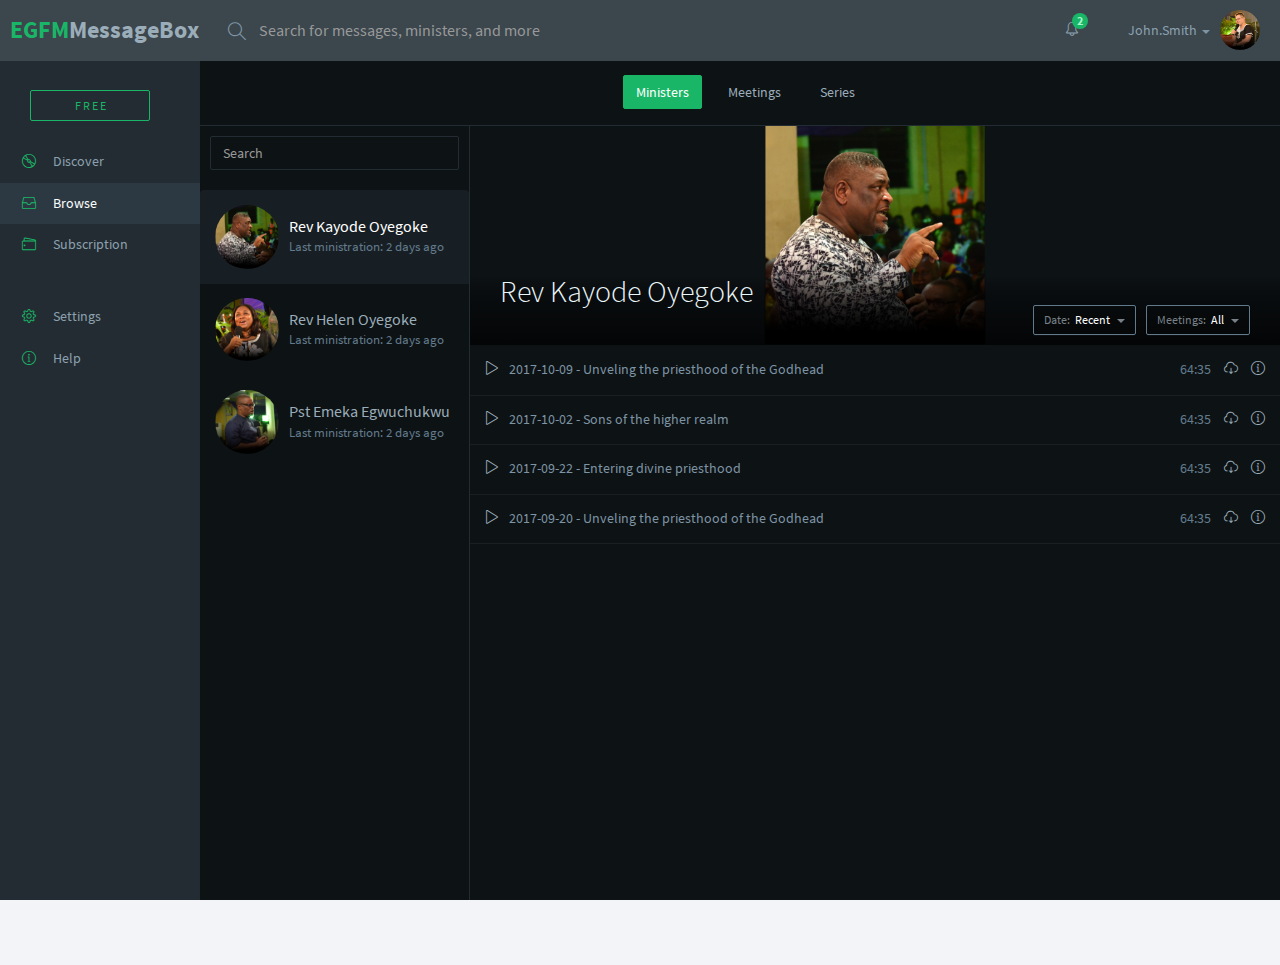
==== browse.html @ afb223a4 "Dashboard,browse and subscription pages" ====
<!DOCTYPE html>
<html lang="en" class="app">

<head>
  <meta charset="utf-8" />
  <title>Musik | Web Application</title>
  <meta name="description" content="app, web app, responsive, admin dashboard, admin, flat, flat ui, ui kit, off screen nav"
  />
  <meta name="viewport" content="width=device-width, initial-scale=1, maximum-scale=1" />
  <link rel="stylesheet" href="js/jPlayer/jplayer.flat.css" type="text/css" />
  <link rel="stylesheet" href="css/bootstrap.css" type="text/css" />
  <link rel="stylesheet" href="css/eomp.css" type="text/css" />
  <link rel="stylesheet" href="css/animate.css" type="text/css" />
  <link rel="stylesheet" href="css/font-awesome.min.css" type="text/css" />
  <link rel="stylesheet" href="css/simple-line-icons.css" type="text/css" />
  <link rel="stylesheet" href="css/font.css" type="text/css" />
  <link rel="stylesheet" href="css/app.css" type="text/css" />

  <!--[if lt IE 9]>
    <script src="js/ie/html5shiv.js"></script>
    <script src="js/ie/respond.min.js"></script>
    <script src="js/ie/excanvas.js"></script>
  <![endif]-->
</head>

<body class="">
  <section class="vbox">
    <header class="bg-black lter header header-md navbar navbar-fixed-top-xs">

      <form class="navbar-form navbar-left input-s-xl m-t m-l-n-xs hidden-xs" role="search">

        <div class="form-group block">
          <div class="input-group">
            <a class=" input-group-btn" href="index.html">
            <span class="h3 font-bold text-success">EGFM</span>
            <span class="h3 font-bold ">MessageBox</span>
            </a>
            <span class="input-group-btn">
                      <button type="submit" class="btn btn-lg bg-empty btn-icon rounded m-t-xs m-l" style="
                      padding: 0px;
                  "><i class="icon-magnifier"></i></button>
                  </span>
            <input type="text" class="form-control input-sm no-border rounded bg-empty text-md text-white p-l-0" placeholder="Search for messages, ministers, and more">
          </div>
        </div>
      </form>
      <div class="navbar-right ">
        <ul class="nav navbar-nav m-n hidden-xs nav-user user">
          <li class="hidden-xs">
            <a href="#" class="dropdown-toggle " data-toggle="dropdown">
                    <i class="icon-bell"></i>
                    <span class="badge badge-sm up bg-success count">2</span>
                  </a>
            <section class="dropdown-menu aside-xl animated fadeInUp">
              <section class="panel bg-white">
                <div class="panel-heading b-light bg-light">
                  <strong>You have <span class="count">2</span> notifications</strong>
                </div>
                <div class="list-group list-group-alt">
                  <a href="#" class="media list-group-item">
                          <span class="pull-left thumb-sm">
                            <img src="images/a0.png" alt="..." class="img-circle">
                          </span>
                          <span class="media-body block m-b-none">
                            Use awesome animate.css<br>
                            <small class="text-muted">10 minutes ago</small>
                          </span>
                        </a>
                  <a href="#" class="media list-group-item">
                          <span class="media-body block m-b-none">
                            1.0 initial released<br>
                            <small class="text-muted">1 hour ago</small>
                          </span>
                        </a>
                </div>
                <div class="panel-footer text-sm">
                  <a href="#" class="pull-right"><i class="fa fa-cog"></i></a>
                  <a href="#notes" data-toggle="class:show animated fadeInRight">See all the notifications</a>
                </div>
              </section>
            </section>
          </li>
          <li class="dropdown">
            <a href="#" class="dropdown-toggle  clear" data-toggle="dropdown">
                    <span class="thumb-sm avatar pull-right m-t-n-sm m-b-n-sm m-l-sm">
                      <img src="images/a0.png" alt="...">
                    </span>
                    John.Smith <b class="caret"></b>
                  </a>
            <ul class="dropdown-menu animated fadeInRight">
              <li>
                <span class="arrow top"></span>
                <a href="#">Settings</a>
              </li>
              <li>
                <a href="profile.html">Profile</a>
              </li>
              <li>
                <a href="#">
                        <span class="badge bg-danger pull-right">3</span>
                        Notifications
                      </a>
              </li>
              <li>
                <a href="docs.html">Help</a>
              </li>
              <li class="divider"></li>
              <li>
                <a href="modal.lockme.html" data-toggle="ajaxModal">Logout</a>
              </li>
            </ul>
          </li>
        </ul>
      </div>
    </header>
    <section>
      <section class="hbox stretch">
        <!-- .aside -->
        <aside class="bg-black bg  aside hidden-print" id="nav">
          <section class="vbox">
            <section class="w-f-md scrollable">
              <div class="slim-scroll" data-height="auto" data-disable-fade-out="true" data-distance="0" data-size="10px" data-railOpacity="0.2">



                <!-- nav -->
                <nav class="nav-primary hidden-xs">
                  <ul class="nav bg clearfix">
                    <a href="subscription.html" class="btn btn-s-md btn-success m-t-lg m-l-lg btn-transparent text-success text-xs">F R E E</a>
                    <li class="m-t-md">
                      <a href="dashboard.html">
                          <i class="icon-disc icon text-success"></i>
                          <span >Discover</span>
                        </a>
                    </li>
                    <li class="active">
                      <a href="browse.html">
                          <i class="icon-drawer icon text-success"></i>
                          <span class="font-normal">Browse</span>
                        </a>
                    </li>
                    <li>
                      <a href="subscription.html" data-target="#content" data-el="#bjax-el" data-replace="true">
                          <i class="icon-wallet icon  text-success"></i>
                          <span ></span>Subscription</span>
                        </a>
                    </li>
                    <li class="m-t-lg">
                      <a href="video.html" data-target="#content" data-el="#bjax-el" data-replace="true">
                          <i class="icon-settings icon  text-success"></i>
                          <span ></span>Settings</span>
                        </a>
                    </li>
                    <li>
                        <a href="video.html" data-target="#content" data-el="#bjax-el" data-replace="true">
                          <i class="icon-info icon  text-success"></i>
                          <span ></span>Help</span>
                        </a>
                      </li>
                    <li class="m-b hidden-nav-xs"></li>
                  </ul>
                </nav>
                <!-- / nav -->
              </div>
            </section>

            <footer class="footer hidden-xs no-padder text-center-nav-xs">
              <div class="bg hidden-xs ">

              </div>
            </footer>
          </section>
        </aside>
        <!-- /.aside -->
        <section id="content">
          <section class="vbox bg-black dker">
            <header class="header text-center">
              <p>
                <a class="btn m-l-sm btn-success">
                    <span>Ministers</span>
                  </a>
                <a class="btn m-l-sm" href="./meetings.html">
                   <span>Meetings</span>
                  </a>
                <a class="btn m-l-sm">
                <span >Series</span>
                </a>

              </p>
            </header>

              <section class="hbox stretch bg-black dker m-t border-top">
                <!-- side content -->
                <aside class="col-sm-3 fit no-padder left-column" id="sidebar">
                  <section class="vbox animated fadeInUp">
                    <section class="scrollable">
                      <div class="wrapper-sm">
                        <input class="form-control bg-empty border-muted-light" placeholder="Search">
                      </div>
                      <ul class="list-group list-group-lg no-bg auto m-b-none m-t-sm">
                        <li class="list-group-item active clear clearfix">
                          <a href="#" class="pull-left thumb-md m-r-sm avatar">
                                <img src="images/a2.png" alt="...">
                              </a>
                          <a class="clear m-t-sm" href="#">
                                <span class="block text-ellipsis text-md">Rev Kayode Oyegoke</span>
                                <small class="text-muted">Last ministration: 2 days ago</small>
                              </a>
                        </li>
                        <li class="list-group-item clear clearfix">
                          <a href="./browse-rev-helen.html" class="pull-left thumb-md m-r-sm avatar">
                                  <img src="images/a1.png" alt="...">
                                </a>
                          <a class="clear m-t-sm" href="./browse-rev-helen.html">
                                  <span class="block text-ellipsis text-md">Rev Helen Oyegoke</span>
                                  <small class="text-muted">Last ministration: 2 days ago</small>
                                </a>
                        </li>
                        <li class="list-group-item  clear clearfix">
                          <a href="#" class="pull-left thumb-md m-r-sm avatar">
                                  <img src="images/a3.png" alt="...">
                                </a>
                          <a class="clear m-t-sm" href="#">
                                  <span class="block text-ellipsis text-md">Pst Emeka Egwuchukwu</span>
                                  <small class="text-muted">Last ministration: 2 days ago</small>
                                </a>
                        </li>
                      </ul>
                    </section>
                  </section>
                </aside>
                <!-- / side content -->
                <section class="col-sm-9 no-padder">
                  <section class="vbox animated fadeInUp">
                    <section class="scrollable">
                      <div class="m-t-n-xxs item pos-rlt text-center">
                        <div class="bottom gd bg-info padder-lg">
                          <div class="m-b-lg">
                            <!-- <a class="pull-right btn btn-xs m-t-sm btn-muted btn-transparent"><i class="fa fa-info-circle m-r-xs text-muted"></i><span class="text-sm text-muted override">Info</span></a> -->
                            <span class="pull-left h2 font-thin">Rev Kayode Oyegoke</span>
                          </div>
                          <div class="btn-group m-b-sm pull-right">
                            <button class="btn btn-sm btn-muted btn-transparent dropdown-toggle" data-toggle="dropdown"><span>Meetings:</span><span class="text-white m-l-xs  m-r-xs">All</span> <span class="caret text-muted"></span></button>
                            <ul class="dropdown-menu">
                              <li><a href="#">TPM</a></li>
                              <li><a href="#">CPM</a></li>
                              <li><a href="#">SOS</a></li>
                            </ul>
                          </div>
                          <div class="btn-group m-b-sm pull-right m-r-sm">
                              <button class="btn btn-sm btn-muted btn-transparent dropdown-toggle" data-toggle="dropdown"><span>Date:</span><span class="text-white m-l-xs  m-r-xs">Recent</span> <span class="caret text-muted"></span></button>
                              <ul class="dropdown-menu">
                                <li><a href="#">Today</a></li>
                                <li><a href="#">Yesterday</a></li>
                                <li><a href="#">This Week</a></li>
                                <li><a href="#">This Month</a></li>                                
                                <li class="divider"></li>
                                <li><a href="#">Custom</a></li>
                              </ul>
                            </div>
                        </div>
                        <img class="" src="images/a2.png" alt="...">
                      </div>
                      <ul class="list-group list-group-lg no-radius no-border no-bg m-b-none auto">
                        <li class="list-group-item">
                          <div class="pull-right m-l">
                            <span class="text-muted m-r-sm">64:35</span>
                            <a href="#" class="m-r-sm"><i class="icon-cloud-download"></i></a>
                            <a href="#"><i class="icon-info"></i></a>
                          </div>
                          <a href="#" class="jp-play-me m-r-sm pull-left">
                                <i class="icon-control-play text"></i>
                                <i class="icon-control-pause text-active"></i>
                              </a>
                          <div class="clear text-ellipsis">
                            <span>2017-10-09 - Unveling the priesthood of the Godhead</span>
                          </div>
                        </li>
                        <li class="list-group-item">
                          <div class="pull-right m-l">
                            <span class="text-muted m-r-sm">64:35</span>
                            <a href="#" class="m-r-sm"><i class="icon-cloud-download"></i></a>
                            <a href="#"><i class="icon-info"></i></a>
                          </div>
                          <a href="#" class="jp-play-me m-r-sm pull-left">
                                  <i class="icon-control-play text"></i>
                                  <i class="icon-control-pause text-active"></i>
                                </a>
                          <div class="clear text-ellipsis">
                            <span>2017-10-02 - Sons of the higher realm</span>
                          </div>
                        </li>
                        <li class="list-group-item">
                          <div class="pull-right m-l">
                            <span class="text-muted m-r-sm">64:35</span>
                            <a href="#" class="m-r-sm"><i class="icon-cloud-download"></i></a>
                            <a href="#"><i class="icon-info"></i></a>
                          </div>
                          <a href="#" class="jp-play-me m-r-sm pull-left">
                                    <i class="icon-control-play text"></i>
                                    <i class="icon-control-pause text-active"></i>
                                  </a>
                          <div class="clear text-ellipsis">
                            <span>2017-09-22 - Entering divine priesthood</span>
                          </div>
                        </li>
                        <li class="list-group-item">
                          <div class="pull-right m-l">
                            <span class="text-muted m-r-sm">64:35</span>
                            <a href="#" class="m-r-sm"><i class="icon-cloud-download"></i></a>
                            <a href="#"><i class="icon-info"></i></a>
                          </div>
                          <a href="#" class="jp-play-me m-r-sm pull-left">
                                      <i class="icon-control-play text"></i>
                                      <i class="icon-control-pause text-active"></i>
                                    </a>
                          <div class="clear text-ellipsis">
                            <span>2017-09-20 - Unveling the priesthood of the Godhead</span>
                          </div>
                        </li>




                      </ul>
                    </section>
                  </section>
                </section>
              </section>
          </section>
          <a href="#" class="hide nav-off-screen-block" data-toggle="class:nav-off-screen,open" data-target="#nav,html"></a>
        </section>
      </section>
    </section>
  </section>
  <script src="js/jquery.min.js"></script>
  <!-- Bootstrap -->
  <script src="js/bootstrap.js"></script>
  <!-- App -->
  <script src="js/app.js"></script>
  <script src="js/slimscroll/jquery.slimscroll.min.js"></script>
  <script src="js/app.plugin.js"></script>
  <script type="text/javascript" src="js/jPlayer/jquery.jplayer.min.js"></script>
  <script type="text/javascript" src="js/jPlayer/add-on/jplayer.playlist.min.js"></script>
  <script type="text/javascript" src="js/jPlayer/demo.js"></script>
</body>

</html>
---- js/jPlayer/jplayer.flat.css ----
/*controls*/
.jp-controls {
	display: table;
	table-layout: fixed;
	border-spacing: 0;
	width: 100%;
}
.jp-controls a{
	cursor: pointer;
	display: inline-block;
	padding: 10px 5px;
}

.jp-controls a i{
	line-height: inherit;
}
.jp-controls > div{
	display: table-cell;
	vertical-align: middle;
	text-align: center;
	width: 40px;
	height: 60px;
}
div.jp-progress{
	width: auto;
	padding: 0 15px;
	vertical-align: top;
	position: relative;
}
.jp-seek-bar{
	position: relative;
}
.jp-title{
	position: absolute;
	left: 25px;
	top: 0;
	right: 25px;
	display: block !important;
	line-height: 60px;
}
.jp-title ul{
	list-style: none;
	margin: 0;
	padding: 0;	
}

.jp-title li{
	overflow: hidden;
	text-overflow: ellipsis;
	white-space: nowrap;
}
.jp-artist{
	opacity: 0.6;
}

.jp-play-bar{
	height: 60px;
}
.jp-volume{
	width: 60px !important;
	padding-right:10px !important;
}
.jp-volume-bar-value{
  height: 6px;
}
a.hid{
	display: none;
}

/*video*/
.jp-video{
	font-size: 0;
	line-height: 0;
	min-height: 160px;
}
.jp-video-play{
	display: inline-block;
	position: absolute;
	left: 50%;
	top: 50%;
	cursor: pointer;
	margin-left: -30px;
	margin-top: -65px;
}
.jp-video-full {
	/* Rules for IE6 (full-screen) */
	width:480px;
	height:270px;
	/* Rules for IE7 (full-screen) - Otherwise the relative container causes other page items that are not position:static (default) to appear over the video/gui. */
	position:static !important; position:relative;
}

/* The z-index rule is defined in this manner to enable Popcorn plugins that add overlays to video area. EG. Subtitles. */
.jp-video-full div div {
	z-index:1000;
}

.jp-video-full .jp-jplayer {
	top: 0;
	left: 0;
	position: fixed !important; position: relative; /* Rules for IE6 (full-screen) */
	overflow: hidden;
}

.jp-video-full .jp-gui {
	position: fixed !important; position: static; /* Rules for IE6 (full-screen) */
	top: 0;
	left: 0;
	width:100%;
	height:100%;
	z-index:1001; /* 1 layer above the others. */
}

.jp-video-full .jp-interface {
	position: absolute !important; position: relative; /* Rules for IE6 (full-screen) */
	bottom: 0;
	left: 0;
}


/*playlist*/

.jp-playlist ul{
	max-height: 320px;
	overflow-x: hidden;
	overflow-y: auto; 
	padding: 0;
	display: none !important;
}

.jp-playlist.open ul{
	display: block !important;
	bottom: 60px;
	left: 180px;
}

.jp-playlist li{
	list-style: none;
	position: relative;
}

.jp-playlist-item{	
	display: block;
	overflow: hidden;
	text-overflow: ellipsis;
	white-space: nowrap;
	border-top: 1px solid rgba(255, 255, 255, .1);
	padding: 12px 40px 12px 8px;
}
.jp-playlist-item:focus{
	outline: 0;
}

.jp-playlist-item:before{
	display: inline-block;
	text-align: center;
	width: 30px;
	font-family: FontAwesome;
	content:"\f0da";
	opacity: 0.6;
}

a.jp-playlist-current:before{
	content:"\f144";
	opacity: 1;
}

.jp-playlist li:first-child .jp-playlist-item{
	border-width: 0;
}

.jp-playlist-item-remove{
	font-size: 15px;
	display: block;
	position: absolute;
	right: 0;
	top: 0;
	padding: 11px 18px;
	opacity: 0.6;
}


@media (max-width: 767px) {
	.footer .jp-gui{
		margin: 0 -10px;
	}
	div.jp-progress{
		padding: 0 10px;
	}
	.jp-playlist.open ul{
		display: block !important;
		bottom: 60px;
		left: 0px;
		right: 0px;
	}
}
---- css/eomp.css ----
.animated{
    animation-duration:0.2s;
}
@media (min-width: 1200px)
{
    .row-5 .col-lg-2 {
        width: 20%;
    }
}

/* @media (min-width: 768px)
{
.nav-xs {
    width: 100px !important;
}
} */
.row-sm > div {
    padding-left: 15px !important;
    padding-right: 15px !important;
}
.list-group-item {
    padding: 15px 15px;
}


.btn-transparent {
    color:  white ;
    background-color: transparent !important;
    border-color: #dbe2e7;
    border-bottom-color: #d5dde3;
  }
  .btn-transparent:hover,
  .btn-transparent:focus,
  .btn-transparent:active,
  .btn-transparent.active,
  .open .dropdown-toggle.btn-transparent {
    color: #D8DAED !important;
    background-color: #f2f2f2;
    border-color: #c2ced6;
  }
  .btn-transparent:active,
  .btn-transparent.active,
  .open .dropdown-toggle.btn-transparent {
    background-image: none;
  }

  .w-95p{
      width: 95%;
  }
 
  .input-s-xl {
    width: 800px;
  }

  .block
  {
      display: block !important
  }


.p-l-0
{
  padding-left: 0px;
}

.list-group-item {
    border: none;
    border-bottom: 1px solid #ddd;
}
.list-group-item.clear {
    border: none;
}

.list-group-item:last-child,
.list-group-item:first-child  {
    border-bottom-right-radius: 0px;
    border-bottom-left-radius: 0px;
}


.minister-pic{
width:81px !important;
}

@media (min-width: 768px)
{
.col-sm-2.fit {
    width: 18.66666667%;
}
}

.left-column{
border-right: 1px solid #232c32 ;
}

.border-top{
    border-top: 1px solid #232c32 ;
}

.border{
    border: 1px solid #232c32 ;
}

.item > img {
    height: 220px;
}

.btn-muted {
    color: #788188 !important;
    background-color: #627b8c;
    border-color: #627b8c;
    border-bottom-color: #627b8c;
    -webkit-box-shadow: 0 1px 1px rgba(90,90,90,0.1);
    box-shadow: 0 1px 1px rgba(90,90,90,0.1);
  }
  .btn-muted:hover,
  .btn-muted:focus,
  .btn-muted:active,
  .btn-muted.active,
  .open .dropdown-toggle.btn-muted {
    color: #788188 !important;
    background-color: #f2f2f2;
    border-color: #c2ced6;
  }
  .btn-muted:active,
  .btn-muted.active,
  .open .dropdown-toggle.btn-muted {
    background-image: none;
  }

  .btn-xs, .btn-group-xs > .btn {
    padding: 5px 8px;
    font-size: 10px;
    line-height: 1.0;
    border-radius: 3px;
}


.bg-info .text-muted {
    color: #627b8c !important; 
  }

.border-muted-light{
    border-color: #232c32 !important;
}

.bg-info .caret {
    border-top-color: #788188 !important;
    border-bottom-color: #788188 !important;
}

.pagination > li > a, .pagination > li > span {
    color: #7d93a3 !important;
}
---- css/simple-line-icons.css ----
@font-face {
	font-family: 'Simple-Line-Icons';
	src:url('../fonts/Simple-Line-Icons.eot');
	src:url('../fonts/Simple-Line-Icons.eot?#iefix') format('embedded-opentype'),
		url('../fonts/Simple-Line-Icons.woff') format('woff'),
		url('../fonts/Simple-Line-Icons.ttf') format('truetype'),
		url('../fonts/Simple-Line-Icons.svg#Simple-Line-Icons') format('svg');
	font-weight: normal;
	font-style: normal;
}

/* Use the following CSS code if you want to use data attributes for inserting your icons */
[data-icon]:before {
	font-family: 'Simple-Line-Icons';
	content: attr(data-icon);
	speak: none;
	font-weight: normal;
	font-variant: normal;
	text-transform: none;
	line-height: 1;
	-webkit-font-smoothing: antialiased;
	-moz-osx-font-smoothing: grayscale;
}

/* Use the following CSS code if you want to have a class per icon */
/*
Instead of a list of all class selectors,
you can use the generic selector below, but it's slower:
[class*="icon-"] {
*/
.icon-user-female, .icon-user-follow, .icon-user-following, .icon-user-unfollow, .icon-trophy, .icon-screen-smartphone, .icon-screen-desktop, .icon-plane, .icon-notebook, .icon-moustache, .icon-mouse, .icon-magnet, .icon-energy, .icon-emoticon-smile, .icon-disc, .icon-cursor-move, .icon-crop, .icon-credit-card, .icon-chemistry, .icon-user, .icon-speedometer, .icon-social-youtube, .icon-social-twitter, .icon-social-tumblr, .icon-social-facebook, .icon-social-dropbox, .icon-social-dribbble, .icon-shield, .icon-screen-tablet, .icon-magic-wand, .icon-hourglass, .icon-graduation, .icon-ghost, .icon-game-controller, .icon-fire, .icon-eyeglasses, .icon-envelope-open, .icon-envelope-letter, .icon-bell, .icon-badge, .icon-anchor, .icon-wallet, .icon-vector, .icon-speech, .icon-puzzle, .icon-printer, .icon-present, .icon-playlist, .icon-pin, .icon-picture, .icon-map, .icon-layers, .icon-handbag, .icon-globe-alt, .icon-globe, .icon-frame, .icon-folder-alt, .icon-film, .icon-feed, .icon-earphones-alt, .icon-earphones, .icon-drop, .icon-drawer, .icon-docs, .icon-directions, .icon-direction, .icon-diamond, .icon-cup, .icon-compass, .icon-call-out, .icon-call-in, .icon-call-end, .icon-calculator, .icon-bubbles, .icon-briefcase, .icon-book-open, .icon-basket-loaded, .icon-basket, .icon-bag, .icon-action-undo, .icon-action-redo, .icon-wrench, .icon-umbrella, .icon-trash, .icon-tag, .icon-support, .icon-size-fullscreen, .icon-size-actual, .icon-shuffle, .icon-share-alt, .icon-share, .icon-rocket, .icon-question, .icon-pie-chart, .icon-pencil, .icon-note, .icon-music-tone-alt, .icon-music-tone, .icon-microphone, .icon-loop, .icon-logout, .icon-login, .icon-list, .icon-like, .icon-home, .icon-grid, .icon-graph, .icon-equalizer, .icon-dislike, .icon-cursor, .icon-control-start, .icon-control-rewind, .icon-control-play, .icon-control-pause, .icon-control-forward, .icon-control-end, .icon-calendar, .icon-bulb, .icon-bar-chart, .icon-arrow-up, .icon-arrow-right, .icon-arrow-left, .icon-arrow-down, .icon-ban, .icon-bubble, .icon-camcorder, .icon-camera, .icon-check, .icon-clock, .icon-close, .icon-cloud-download, .icon-cloud-upload, .icon-doc, .icon-envelope, .icon-eye, .icon-flag, .icon-folder, .icon-heart, .icon-info, .icon-key, .icon-link, .icon-lock, .icon-lock-open, .icon-magnifier, .icon-magnifier-add, .icon-magnifier-remove, .icon-paper-clip, .icon-paper-plane, .icon-plus, .icon-pointer, .icon-power, .icon-refresh, .icon-reload, .icon-settings, .icon-star, .icon-symbol-female, .icon-symbol-male, .icon-target, .icon-volume-1, .icon-volume-2, .icon-volume-off, .icon-users {
	font-family: 'Simple-Line-Icons';
	speak: none;
	font-style: normal;
	font-weight: normal;
	font-variant: normal;
	text-transform: none;
	line-height: 1;
	-webkit-font-smoothing: antialiased;
}
.icon-user-female:before {
	content: "\e000";
}
.icon-user-follow:before {
	content: "\e002";
}
.icon-user-following:before {
	content: "\e003";
}
.icon-user-unfollow:before {
	content: "\e004";
}
.icon-trophy:before {
	content: "\e006";
}
.icon-screen-smartphone:before {
	content: "\e010";
}
.icon-screen-desktop:before {
	content: "\e011";
}
.icon-plane:before {
	content: "\e012";
}
.icon-notebook:before {
	content: "\e013";
}
.icon-moustache:before {
	content: "\e014";
}
.icon-mouse:before {
	content: "\e015";
}
.icon-magnet:before {
	content: "\e016";
}
.icon-energy:before {
	content: "\e020";
}
.icon-emoticon-smile:before {
	content: "\e021";
}
.icon-disc:before {
	content: "\e022";
}
.icon-cursor-move:before {
	content: "\e023";
}
.icon-crop:before {
	content: "\e024";
}
.icon-credit-card:before {
	content: "\e025";
}
.icon-chemistry:before {
	content: "\e026";
}
.icon-user:before {
	content: "\e005";
}
.icon-speedometer:before {
	content: "\e007";
}
.icon-social-youtube:before {
	content: "\e008";
}
.icon-social-twitter:before {
	content: "\e009";
}
.icon-social-tumblr:before {
	content: "\e00a";
}
.icon-social-facebook:before {
	content: "\e00b";
}
.icon-social-dropbox:before {
	content: "\e00c";
}
.icon-social-dribbble:before {
	content: "\e00d";
}
.icon-shield:before {
	content: "\e00e";
}
.icon-screen-tablet:before {
	content: "\e00f";
}
.icon-magic-wand:before {
	content: "\e017";
}
.icon-hourglass:before {
	content: "\e018";
}
.icon-graduation:before {
	content: "\e019";
}
.icon-ghost:before {
	content: "\e01a";
}
.icon-game-controller:before {
	content: "\e01b";
}
.icon-fire:before {
	content: "\e01c";
}
.icon-eyeglasses:before {
	content: "\e01d";
}
.icon-envelope-open:before {
	content: "\e01e";
}
.icon-envelope-letter:before {
	content: "\e01f";
}
.icon-bell:before {
	content: "\e027";
}
.icon-badge:before {
	content: "\e028";
}
.icon-anchor:before {
	content: "\e029";
}
.icon-wallet:before {
	content: "\e02a";
}
.icon-vector:before {
	content: "\e02b";
}
.icon-speech:before {
	content: "\e02c";
}
.icon-puzzle:before {
	content: "\e02d";
}
.icon-printer:before {
	content: "\e02e";
}
.icon-present:before {
	content: "\e02f";
}
.icon-playlist:before {
	content: "\e030";
}
.icon-pin:before {
	content: "\e031";
}
.icon-picture:before {
	content: "\e032";
}
.icon-map:before {
	content: "\e033";
}
.icon-layers:before {
	content: "\e034";
}
.icon-handbag:before {
	content: "\e035";
}
.icon-globe-alt:before {
	content: "\e036";
}
.icon-globe:before {
	content: "\e037";
}
.icon-frame:before {
	content: "\e038";
}
.icon-folder-alt:before {
	content: "\e039";
}
.icon-film:before {
	content: "\e03a";
}
.icon-feed:before {
	content: "\e03b";
}
.icon-earphones-alt:before {
	content: "\e03c";
}
.icon-earphones:before {
	content: "\e03d";
}
.icon-drop:before {
	content: "\e03e";
}
.icon-drawer:before {
	content: "\e03f";
}
.icon-docs:before {
	content: "\e040";
}
.icon-directions:before {
	content: "\e041";
}
.icon-direction:before {
	content: "\e042";
}
.icon-diamond:before {
	content: "\e043";
}
.icon-cup:before {
	content: "\e044";
}
.icon-compass:before {
	content: "\e045";
}
.icon-call-out:before {
	content: "\e046";
}
.icon-call-in:before {
	content: "\e047";
}
.icon-call-end:before {
	content: "\e048";
}
.icon-calculator:before {
	content: "\e049";
}
.icon-bubbles:before {
	content: "\e04a";
}
.icon-briefcase:before {
	content: "\e04b";
}
.icon-book-open:before {
	content: "\e04c";
}
.icon-basket-loaded:before {
	content: "\e04d";
}
.icon-basket:before {
	content: "\e04e";
}
.icon-bag:before {
	content: "\e04f";
}
.icon-action-undo:before {
	content: "\e050";
}
.icon-action-redo:before {
	content: "\e051";
}
.icon-wrench:before {
	content: "\e052";
}
.icon-umbrella:before {
	content: "\e053";
}
.icon-trash:before {
	content: "\e054";
}
.icon-tag:before {
	content: "\e055";
}
.icon-support:before {
	content: "\e056";
}
.icon-size-fullscreen:before {
	content: "\e057";
}
.icon-size-actual:before {
	content: "\e058";
}
.icon-shuffle:before {
	content: "\e059";
}
.icon-share-alt:before {
	content: "\e05a";
}
.icon-share:before {
	content: "\e05b";
}
.icon-rocket:before {
	content: "\e05c";
}
.icon-question:before {
	content: "\e05d";
}
.icon-pie-chart:before {
	content: "\e05e";
}
.icon-pencil:before {
	content: "\e05f";
}
.icon-note:before {
	content: "\e060";
}
.icon-music-tone-alt:before {
	content: "\e061";
}
.icon-music-tone:before {
	content: "\e062";
}
.icon-microphone:before {
	content: "\e063";
}
.icon-loop:before {
	content: "\e064";
}
.icon-logout:before {
	content: "\e065";
}
.icon-login:before {
	content: "\e066";
}
.icon-list:before {
	content: "\e067";
}
.icon-like:before {
	content: "\e068";
}
.icon-home:before {
	content: "\e069";
}
.icon-grid:before {
	content: "\e06a";
}
.icon-graph:before {
	content: "\e06b";
}
.icon-equalizer:before {
	content: "\e06c";
}
.icon-dislike:before {
	content: "\e06d";
}
.icon-cursor:before {
	content: "\e06e";
}
.icon-control-start:before {
	content: "\e06f";
}
.icon-control-rewind:before {
	content: "\e070";
}
.icon-control-play:before {
	content: "\e071";
}
.icon-control-pause:before {
	content: "\e072";
}
.icon-control-forward:before {
	content: "\e073";
}
.icon-control-end:before {
	content: "\e074";
}
.icon-calendar:before {
	content: "\e075";
}
.icon-bulb:before {
	content: "\e076";
}
.icon-bar-chart:before {
	content: "\e077";
}
.icon-arrow-up:before {
	content: "\e078";
}
.icon-arrow-right:before {
	content: "\e079";
}
.icon-arrow-left:before {
	content: "\e07a";
}
.icon-arrow-down:before {
	content: "\e07b";
}
.icon-ban:before {
	content: "\e07c";
}
.icon-bubble:before {
	content: "\e07d";
}
.icon-camcorder:before {
	content: "\e07e";
}
.icon-camera:before {
	content: "\e07f";
}
.icon-check:before {
	content: "\e080";
}
.icon-clock:before {
	content: "\e081";
}
.icon-close:before {
	content: "\e082";
}
.icon-cloud-download:before {
	content: "\e083";
}
.icon-cloud-upload:before {
	content: "\e084";
}
.icon-doc:before {
	content: "\e085";
}
.icon-envelope:before {
	content: "\e086";
}
.icon-eye:before {
	content: "\e087";
}
.icon-flag:before {
	content: "\e088";
}
.icon-folder:before {
	content: "\e089";
}
.icon-heart:before {
	content: "\e08a";
}
.icon-info:before {
	content: "\e08b";
}
.icon-key:before {
	content: "\e08c";
}
.icon-link:before {
	content: "\e08d";
}
.icon-lock:before {
	content: "\e08e";
}
.icon-lock-open:before {
	content: "\e08f";
}
.icon-magnifier:before {
	content: "\e090";
}
.icon-magnifier-add:before {
	content: "\e091";
}
.icon-magnifier-remove:before {
	content: "\e092";
}
.icon-paper-clip:before {
	content: "\e093";
}
.icon-paper-plane:before {
	content: "\e094";
}
.icon-plus:before {
	content: "\e095";
}
.icon-pointer:before {
	content: "\e096";
}
.icon-power:before {
	content: "\e097";
}
.icon-refresh:before {
	content: "\e098";
}
.icon-reload:before {
	content: "\e099";
}
.icon-settings:before {
	content: "\e09a";
}
.icon-star:before {
	content: "\e09b";
}
.icon-symbol-female:before {
	content: "\e09c";
}
.icon-symbol-male:before {
	content: "\e09d";
}
.icon-target:before {
	content: "\e09e";
}
.icon-volume-1:before {
	content: "\e09f";
}
.icon-volume-2:before {
	content: "\e0a0";
}
.icon-volume-off:before {
	content: "\e0a1";
}
.icon-users:before {
	content: "\e001";
}
---- css/font.css ----
@font-face {
  font-family: 'Source Sans Pro';
  font-style: normal;
  font-weight: 300;
  src: local('Source Sans Pro Light'), local('SourceSansPro-Light'), url('../fonts/sourcesanspro/sourcesanspro-light.woff') format('woff');
}
@font-face {
  font-family: 'Source Sans Pro';
  font-style: normal;
  font-weight: 400;
  src: local('Source Sans Pro'), local('SourceSansPro-Regular'), url('../fonts/sourcesanspro/sourcesanspro.woff') format('woff');
}
@font-face {
  font-family: 'Source Sans Pro';
  font-style: normal;
  font-weight: 700;
  src: local('Source Sans Pro Bold'), local('SourceSansPro-Bold'), url('../fonts/sourcesanspro/sourcesanspro-bold.woff') format('woff');
}
---- css/app.css ----
html {
  background-color: #f2f4f8;
  overflow-x: hidden;
}
body {
  font-family: "Source Sans Pro", "Helvetica Neue", Helvetica, Arial, sans-serif;
  font-size: 14px;
  color: #788188;
  background-color: transparent;
  -webkit-font-smoothing: antialiased;
  line-height: 1.40;
}
.h1,
.h2,
.h3,
.h4,
.h5,
.h6 {
  margin: 0;
}
a {
  color: #545a5f;
  text-decoration: none;
}
a:hover,
a:focus {
  color: #303437;
  text-decoration: none;
}
label {
  font-weight: normal;
}
small,
.small {
  font-size: 13px;
}
.badge,
.label {
  font-weight: bold;
}
.badge {
  background-color: #aac4c8;
}
.badge.up {
  position: relative;
  top: -10px;
  padding: 3px 6px;
  margin-left: -10px;
}
.badge-sm {
  font-size: 85%;
  padding: 2px 5px !important;
}
.label-sm {
  padding-top: 0;
  padding-bottom: 0;
}
.badge-white {
  background-color: transparent;
  border: 1px solid rgba(255,255,255,0.35);
  padding: 2px 6px;
}
.badge-empty {
  background-color: transparent;
  border: 1px solid rgba(0,0,0,0.15);
  color: inherit;
}
.caret-white {
  border-top-color: #fff;
  border-top-color: rgba(255,255,255,0.65);
}
a:hover .caret-white {
  border-top-color: #fff;
}
.tooltip-inner {
  background-color: rgba(0,0,0,0.9);
  background-color: #5a6a7a;
}
.tooltip.top .tooltip-arrow {
  border-top-color: rgba(0,0,0,0.9);
  border-top-color: #5a6a7a;
}
.tooltip.right .tooltip-arrow {
  border-right-color: rgba(0,0,0,0.9);
  border-right-color: #5a6a7a;
}
.tooltip.bottom .tooltip-arrow {
  border-bottom-color: rgba(0,0,0,0.9);
  border-bottom-color: #5a6a7a;
}
.tooltip.left .tooltip-arrow {
  border-left-color: rgba(0,0,0,0.9);
  border-left-color: #5a6a7a;
}
.thumbnail {
  border-color: #eaeef1;
}
.popover-content {
  font-size: 12px;
  line-height: 1.5;
}
.progress-xs {
  height: 6px;
}
.progress-sm {
  height: 10px;
}
.progress-sm .progress-bar {
  font-size: 10px;
  line-height: 1em;
}
.progress,
.progress-bar {
  -webkit-box-shadow: none;
  box-shadow: none;
}
.breadcrumb {
  background-color: #fff;
  border: 1px solid #eaeef1;
  padding-left: 10px;
  margin-bottom: 10px;
}
.breadcrumb > li + li:before,
.breadcrumb > .active {
  color: inherit;
}
.accordion-group,
.accordion-inner {
  border-color: #eaeef1;
  border-radius: 2px;
}
.alert {
  font-size: 13px;
  box-shadow: inset 0 1px 0 rgba(255,255,255,0.2);
}
.alert .close i {
  font-size: 12px;
  font-weight: normal;
  display: block;
}
.form-control {
  border-color: #cbd5dd;
  border-radius: 2px;
}
.form-control,
.form-control:focus {
  -webkit-box-shadow: none;
  box-shadow: none;
}
.form-control:focus {
  border-color: #545ca6;
}
.input-s-sm {
  width: 120px;
}
.input-s {
  width: 200px;
}
.input-s-lg {
  width: 250px;
}
.input-lg {
  height: 45px;
}
.input-group-addon {
  border-color: #cbd5dd;
  background-color: #f1f5f6;
}
.list-group {
  border-radius: 2px;
}
.list-group.no-radius .list-group-item {
  border-radius: 0 !important;
}
.list-group.no-borders .list-group-item {
  border: none;
}
.list-group.no-border .list-group-item {
  border-width: 1px 0;
}
.list-group.no-bg .list-group-item {
  background-color: transparent;
}
.list-group-item {
  border-color: #eaeef1;
  padding-right: 15px;
}
a.list-group-item:hover,
a.list-group-item:focus {
  background-color: #eef3f4;
}
.list-group-item.media {
  margin-top: 0;
}
.list-group-item.active {
  color: #fff;
  border-color: #4cb6cb !important;
  background-color: #4cb6cb !important;
}
.list-group-item.active .text-muted {
  color: #c3e6ed;
}
.list-group-item.active a {
  color: #fff;
}
.list-group-alt .list-group-item:nth-child(2n+2) {
  background-color: rgba(0,0,0,0.02) !important;
}
.list-group-lg .list-group-item {
  padding-top: 15px;
  padding-bottom: 15px;
}
.list-group-sp .list-group-item {
  margin-bottom: 5px;
  border-radius: 3px;
}
.list-group-item > .badge {
  margin-right: 0;
}
.list-group-item > .fa-chevron-right {
  float: right;
  margin-top: 4px;
  margin-right: -5px;
}
.list-group-item > .fa-chevron-right + .badge {
  margin-right: 5px;
}
.nav-pills.no-radius > li > a {
  border-radius: 0;
}
.nav-pills > li.active > a {
  color: #fff !important;
  background-color: #4cb6cb;
}
.nav > li > a:hover,
.nav > li > a:focus {
  background-color: #edf2f3;
}
.nav.nav-sm > li > a {
  padding: 6px 8px;
}
.nav .open > a,
.nav .open > a:hover,
.nav .open > a:focus {
  background-color: #edf2f3;
}
.nav-tabs {
  border-color: #eaeef1;
}
.nav-tabs > li > a {
  border-radius: 2px 2px 0 0;
  border-bottom-color: #eaeef1 !important;
}
.nav-tabs > li.active > a {
  border-color: #eaeef1 !important;
  border-bottom-color: #fff !important;
}
.pagination > li > a {
  border-color: #eaeef1;
}
.pagination > li > a:hover,
.pagination > li > a:focus {
  border-color: #eaeef1;
  background-color: #e8eff0;
}
.panel {
  border-radius: 2px;
}
.panel.panel-default {
  border-color: #eaeef1;
}
.panel.panel-default > .panel-heading,
.panel.panel-default > .panel-footer {
  border-color: #eaeef1;
}
.panel .list-group-item {
  border-color: #f3f5f7;
}
.panel.no-borders {
  border-width: 0;
}
.panel.no-borders .panel-heading,
.panel.no-borders .panel-footer {
  border-width: 0;
}
.panel .table td,
.panel .table th {
  padding: 8px 15px;
  border-top: 1px solid #eaeef1;
}
.panel .table thead > tr > th {
  border-bottom: 1px solid #eaeef1;
}
.panel .table-striped > tbody > tr:nth-child(odd) > td,
.panel .table-striped > tbody > tr:nth-child(odd) > th {
  background-color: #f7fafa;
}
.panel .table-striped > thead th {
  background-color: #f7fafa;
  border-right: 1px solid #eaeef1;
}
.panel .table-striped > thead th:last-child {
  border-right: none;
}
.panel-heading {
  border-radius: 2px 2px 0 0;
}
.panel-default .panel-heading {
  background-color: #f7fafa;
}
.panel-heading.no-border {
  margin: -1px -1px 0 -1px;
  border: none;
}
.panel-heading .nav {
  margin: -10px -15px;
}
.panel-heading .nav-tabs {
  margin: -11px -16px;
}
.panel-heading .nav-tabs.nav-justified {
  width: auto;
}
.panel-heading .nav-tabs > li > a {
  margin: 0;
  padding-top: 9px;
}
.panel-heading .list-group {
  background: transparent;
}
.panel-footer {
  border-color: #eaeef1;
  border-radius: 0 0 2px 2px;
  background-color: #f7fafa;
}
.panel-group .panel-heading + .panel-collapse .panel-body {
  border-top: 1px solid #eaedef;
}
.open {
  z-index: 1050;
  position: relative;
}
.dropdown-menu {
  border-radius: 2px;
  -webkit-box-shadow: 0 2px 6px rgba(0,0,0,0.1);
  box-shadow: 0 2px 6px rgba(0,0,0,0.1);
  border: 1px solid #ddd;
  border: 1px solid rgba(0,0,0,0.1);
}
.dropdown-menu.pull-left {
  left: 100%;
}
.dropdown-menu > .panel {
  border: none;
  margin: -5px 0;
}
.dropdown-menu > li > a {
  padding: 5px 15px;
}
.dropdown-menu > li > a:hover,
.dropdown-menu > li > a:focus,
.dropdown-menu > .active > a,
.dropdown-menu > .active > a:hover,
.dropdown-menu > .active > a:focus {
  background-image: none;
  filter: none;
  background-color: #e8eff0 !important;
  color: #303437;
}
.dropdown-header {
  padding: 5px 15px;
}
.dropdown-submenu {
  position: relative;
}
.dropdown-submenu:hover > a,
.dropdown-submenu:focus > a {
  background-color: #e8eff0 !important;
  color: #788188;
}
.dropdown-submenu:hover > .dropdown-menu,
.dropdown-submenu:focus > .dropdown-menu {
  display: block;
}
.dropdown-submenu.pull-left {
  float: none !important;
}
.dropdown-submenu.pull-left > .dropdown-menu {
  left: -100%;
  margin-left: 10px;
}
.dropdown-submenu .dropdown-menu {
  left: 100%;
  top: 0;
  margin-top: -6px;
  margin-left: -1px;
}
.dropup .dropdown-submenu > .dropdown-menu {
  top: auto;
  bottom: 0;
}
.dropdown-select > li input {
  position: absolute;
  left: -9999em;
}
.carousel-control {
  width: 40px;
  color: #999;
  text-shadow: none;
}
.carousel-control:hover,
.carousel-control:focus {
  color: #ccc;
  text-decoration: none;
  opacity: 0.9;
  filter: alpha(opacity=90);
}
.carousel-control.left,
.carousel-control.right {
  background-image: none;
  filter: none;
}
.carousel-control i {
  position: absolute;
  top: 50%;
  left: 50%;
  z-index: 5;
  display: inline-block;
  width: 20px;
  height: 20px;
  margin-top: -10px;
  margin-left: -10px;
}
.carousel-indicators.out {
  bottom: -5px;
}
.carousel-indicators li {
  -webkit-transition: background-color .25s;
  transition: background-color .25s;
  background: #ddd;
  background-color: rgba(0,0,0,0.2);
  border: none;
}
.carousel-indicators .active {
  background: #f0f0f0;
  background-color: rgba(200,200,200,0.2);
  width: 10px;
  height: 10px;
  margin: 1px;
}
.carousel.carousel-fade .item {
  -webkit-transition: opacity .25s;
  transition: opacity .25s;
  -webkit-backface-visibility: hidden;
  -moz-backface-visibility: hidden;
  backface-visibility: hidden;
  opacity: 0;
  filter: alpha(opacity=0);
}
.carousel.carousel-fade .active {
  opacity: 1;
  filter: alpha(opacity=1);
}
.carousel.carousel-fade .active.left,
.carousel.carousel-fade .active.right {
  left: 0;
  z-index: 2;
  opacity: 0;
  filter: alpha(opacity=0);
}
.carousel.carousel-fade .next,
.carousel.carousel-fade .prev {
  left: 0;
  z-index: 1;
}
.carousel.carousel-fade .carousel-control {
  z-index: 3;
}
.col-lg-2-4 {
  position: relative;
  min-height: 1px;
  padding-left: 15px;
  padding-right: 15px;
}
.col-0 {
  clear: left;
}
.row.no-gutter {
  margin-left: 0;
  margin-right: 0;
}
.no-gutter [class*="col"] {
  padding: 0;
}
.modal-backdrop {
  background-color: #5a6a7a;
}
.modal-backdrop.in {
  opacity: 0.8;
  filter: alpha(opacity=80);
}
.modal-over {
  width: 100%;
  height: 100%;
  position: relative;
  background: #5a6a7a;
}
.modal-center {
  position: absolute;
  left: 50%;
  top: 50%;
}
.modal-content {
  -webkit-box-shadow: 0 2px 10px rgba(0,0,0,0.25);
  box-shadow: 0 2px 10px rgba(0,0,0,0.25);
}
.icon-muted {
  color: #ccc;
}
.navbar-inverse .navbar-collapse,
.navbar-inverse .navbar-form {
  border-color: transparent;
}
.navbar-fixed-top,
.navbar-fixed-bottom {
  position: fixed !important;
}
.navbar-fixed-top + * {
  padding-top: 50px;
}
.navbar-fixed-top.header-md + * {
  padding-top: 60px;
}
.header,
.footer {
  min-height: 50px;
  padding: 0 15px;
}
.header > p,
.footer > p {
  margin-top: 15px;
  display: inline-block;
}
.header > .btn,
.header > .btn-group,
.header > .btn-toolbar,
.footer > .btn,
.footer > .btn-group,
.footer > .btn-toolbar {
  margin-top: 10px;
}
.header > .btn-lg,
.footer > .btn-lg {
  margin-top: 0;
}
.header .nav-tabs,
.footer .nav-tabs {
  border: none;
  margin-left: -15px;
  margin-right: -15px;
}
.header .nav-tabs > li a,
.footer .nav-tabs > li a {
  border: none !important;
  border-radius: 0;
  padding-top: 15px;
  padding-bottom: 15px;
  line-height: 20px;
}
.header .nav-tabs > li a:hover,
.header .nav-tabs > li a:focus,
.footer .nav-tabs > li a:hover,
.footer .nav-tabs > li a:focus {
  background-color: transparent;
}
.header .nav-tabs > li.active a,
.footer .nav-tabs > li.active a {
  color: #788188;
}
.header .nav-tabs > li.active a,
.header .nav-tabs > li.active a:hover,
.footer .nav-tabs > li.active a,
.footer .nav-tabs > li.active a:hover {
  background-color: #f2f4f8;
}
.header .nav-tabs.nav-white > li.active a,
.header .nav-tabs.nav-white > li.active a:hover,
.footer .nav-tabs.nav-white > li.active a,
.footer .nav-tabs.nav-white > li.active a:hover {
  background-color: #fff;
}
.header.navbar,
.footer.navbar {
  border-radius: 0;
  border: none;
  margin-bottom: 0;
  padding: 0;
  position: relative;
  z-index: 1000;
}
body.container {
  padding: 0;
}
@media (orientation: landscape) {
  html.ios7.ipad > body {
    padding-bottom: 20px;
  }
}
@media (min-width: 768px) {
  body.container {
    -webkit-box-shadow: 0 3px 60px rgba(0,0,0,0.3);
    box-shadow: 0 3px 60px rgba(0,0,0,0.3);
    border-left: 1px solid #cbd5dd;
    border-right: 1px solid #cbd5dd;
  }
  .app,
  .app body {
    height: 100%;
    overflow: hidden;
  }
  .app .hbox.stretch {
    height: 100%;
  }
  .app .vbox > section,
  .app .vbox > footer {
    position: absolute;
  }
  .app .vbox.flex > section > section {
    overflow: auto;
  }
  .hbox {
    display: table;
    table-layout: fixed;
    border-spacing: 0;
    width: 100%;
  }
  .hbox > aside,
  .hbox > section {
    display: table-cell;
    vertical-align: top;
    height: 100%;
    float: none;
  }
  .hbox > aside.show,
  .hbox > aside.hidden-sm,
  .hbox > section.show,
  .hbox > section.hidden-sm {
    display: table-cell !important;
  }
  .vbox {
    display: table;
    border-spacing: 0;
    position: relative;
    height: 100%;
    width: 100%;
  }
  .vbox > section,
  .vbox > footer {
    top: 0;
    bottom: 0;
    width: 100%;
  }
  .vbox > header ~ section {
    top: 50px;
  }
  .vbox > header.header-md ~ section {
    top: 60px;
  }
  .vbox > section.w-f {
    bottom: 50px;
  }
  .vbox > section.w-f-md {
    bottom: 60px;
  }
  .vbox > footer {
    top: auto;
    z-index: 1000;
  }
  .vbox.flex > header,
  .vbox.flex > section,
  .vbox.flex > footer {
    position: inherit;
  }
  .vbox.flex > section {
    display: table-row;
    height: 100%;
  }
  .vbox.flex > section > section {
    position: relative;
    height: 100%;
    -webkit-overflow-scrolling: touch;
  }
  .ie .vbox.flex > section > section {
    display: table-cell;
  }
  .vbox.flex > section > section > section {
    position: absolute;
    top: 0;
    bottom: 0;
    left: 0;
    right: 0;
  }
  .aside-xs {
    width: 60px;
  }
  .aside-sm {
    width: 150px;
  }
  .aside {
    width: 200px;
  }
  .aside-md {
    width: 240px;
  }
  .aside-lg {
    width: 300px;
  }
  .aside-xl {
    width: 360px;
  }
  .aside-xxl {
    width: 480px;
  }
  .header-md {
    min-height: 60px;
  }
  .header-md .navbar-form {
    margin-top: 15px;
    margin-bottom: 15px;
  }
  .footer-md {
    min-height: 60px;
  }
  .scrollable {
    -webkit-overflow-scrolling: touch;
  }
  ::-webkit-scrollbar {
    width: 10px;
    height: 10px;
  }
  ::-webkit-scrollbar-thumb {
    background-color: rgba(50,50,50,0.25);
    border: 2px solid transparent;
    border-radius: 10px;
    background-clip: padding-box;
  }
  ::-webkit-scrollbar-thumb:hover {
    background-color: rgba(50,50,50,0.5);
  }
  ::-webkit-scrollbar-track {
    background-color: rgba(50,50,50,0.05);
  }
}
.scrollable {
  overflow-x: hidden;
  overflow-y: auto;
}
.no-touch .scrollable.hover {
  overflow-y: hidden;
}
.no-touch .scrollable.hover:hover {
  overflow: visible;
  overflow-y: auto;
}
.no-touch ::-webkit-scrollbar-button {
  width: 10px;
  height: 6px;
  background-color: rgba(50,50,50,0.05);
}
.slimScrollBar {
  border-radius: 5px;
  border: 2px solid transparent;
  border-radius: 10px;
  background-clip: padding-box !important;
}
@media print {
  html,
  body,
  .hbox,
  .vbox {
    height: auto;
  }
  .vbox > section,
  .vbox > footer {
    position: relative;
  }
}
.navbar-header {
  position: relative;
}
.navbar-header > .btn {
  position: absolute;
  font-size: 1.3em;
  padding: 9px 16px;
  line-height: 30px;
  left: 0;
  text-decoration: none !important;
}
.navbar-header .navbar-brand + .btn {
  right: 0;
  top: 0;
  left: auto;
}
.navbar-brand {
  float: none;
  text-align: center;
  font-size: 20px;
  font-weight: 700;
  height: auto;
  line-height: 50px;
  display: inline-block;
  padding: 0 20px;
}
.navbar-brand:hover {
  text-decoration: none;
}
.navbar-brand img {
  max-height: 20px;
  margin-top: -4px;
  vertical-align: middle;
}
.nav-primary li > a > i {
  margin: -10px -10px;
  line-height: 38px;
  width: 38px;
  float: left;
  margin-right: 5px;
  text-align: center;
  position: relative;
  overflow: hidden;
}
.nav-primary li > a > i:before {
  position: relative;
  z-index: 2;
}
.nav-primary ul.nav > li > a {
  padding: 11px 20px;
  position: relative;
  -webkit-transition: background-color .2s ease-in-out 0s;
  transition: background-color .2s ease-in-out 0s;
}
.no-borders .nav-primary ul.nav > li > a {
  border-width: 0 !important;
}
.nav-primary ul.nav > li > a > .badge {
  font-size: 11px;
  padding: 2px 5px 2px 4px;
  margin-top: 2px;
}
.nav-primary ul.nav > li > a > .text-muted {
  margin: 0 3px;
}
.nav-primary ul.nav > li > a.active .text {
  display: none;
}
.nav-primary ul.nav > li > a.active .text-active {
  display: inline-block !important;
}
.nav-primary ul.nav > li li a {
  font-weight: normal;
  text-transform: none;
}
.nav-primary ul.nav > li.active > ul {
  display: block;
}
.nav-primary ul.nav ul {
  display: none;
}
@media (min-width: 768px) {
  .visible-nav-xs {
    display: none;
  }
  .nav-xs {
    width: 70px;
  }
  .nav-xs .slimScrollDiv,
  .nav-xs .slim-scroll {
    overflow: visible !important;
  }
  .nav-xs .slimScrollBar,
  .nav-xs .slimScrollRail {
    display: none !important;
  }
  .nav-xs .scrollable {
    overflow: visible;
  }
  .nav-xs .nav-primary > ul > li > a {
    position: relative;
    padding: 0;
    font-size: 11px;
    text-align: center;
    height: 50px;
    overflow-y: hidden;
    border: none;
  }
  .nav-xs .nav-primary > ul > li > a span {
    display: table-cell;
    vertical-align: middle;
    height: 50px;
    width: 70px;
    padding: 0 5px;
  }
  .nav-xs .nav-primary > ul > li > a span.pull-right {
    display: none !important;
  }
  .nav-xs .nav-primary > ul > li > a i {
    width: auto;
    float: none;
    display: block;
    font-size: 16px;
    margin: 0;
    line-height: 50px;
    border: none !important;
    -webkit-transition: margin-top 0.2s;
    transition: margin-top 0.2s;
  }
  .nav-xs .nav-primary > ul > li > a i b {
    left: 0 !important;
  }
  .nav-xs .nav-primary > ul > li > a .badge {
    position: absolute;
    right: 10px;
    top: 4px;
    z-index: 3;
  }
  .nav-xs .nav-primary > ul > li:hover > a i,
  .nav-xs .nav-primary > ul > li:focus > a i,
  .nav-xs .nav-primary > ul > li:active > a i,
  .nav-xs .nav-primary > ul > li.active > a i {
    margin-top: -50px;
  }
  .nav-xs .nav-primary > ul ul {
    display: none !important;
    position: absolute;
    left: 100%;
    top: 0;
    z-index: 1050;
    width: 220px;
    -webkit-box-shadow: 0 2px 6px rgba(0,0,0,0.1);
    box-shadow: 0 2px 6px rgba(0,0,0,0.1);
  }
  .nav-xs .nav-primary li:hover > ul,
  .nav-xs .nav-primary li:focus > ul,
  .nav-xs .nav-primary li:active > ul {
    display: block !important;
  }
  .nav-xs.nav-xs-right .nav-primary > ul ul {
    left: auto;
    right: 100%;
  }
  .nav-xs > .vbox > .header,
  .nav-xs > .vbox > .footer {
    padding: 0 20px;
  }
  .nav-xs .hidden-nav-xs {
    display: none;
  }
  .nav-xs .visible-nav-xs {
    display: inherit;
  }
  .nav-xs .text-center-nav-xs {
    text-align: center;
  }
  .nav-xs .nav-user {
    padding-left: 0;
    padding-right: 0;
  }
  .nav-xs .nav-user .avatar {
    float: none !important;
    margin-right: 0;
  }
  .nav-xs .nav-user .dropdown > a {
    display: block;
    text-align: center;
  }
  .nav-xs .navbar-header {
    float: none;
  }
  .nav-xs .navbar-brand {
    display: block;
    padding: 0;
  }
  .nav-xs .navbar-brand img {
    margin-right: 0;
  }
  .nav-xs .navbar {
    padding: 0;
  }
  .header-md .navbar-brand {
    line-height: 60px;
  }
  .header-md .navbar-brand img {
    max-height: 30px;
  }
  .header-md .navbar-nav > li > a {
    padding: 20px;
  }
}
@media (max-width: 767px) {
  .navbar-fixed-top-xs {
    position: fixed !important;
    left: 0;
    width: 100%;
    z-index: 1100;
  }
  .navbar-fixed-top-xs + * {
    padding-top: 50px !important;
  }
  .nav-bar-fixed-bottom {
    position: fixed;
    left: 0;
    bottom: 0;
    width: 100%;
    z-index: 1100;
  }
  html,
  body {
    overflow-x: hidden;
    min-height: 100%;
  }
  .open,
  .open body {
    height: 100%;
  }
  .nav-primary .dropdown-menu {
    position: relative;
    float: none;
    left: 0;
    margin-left: 0;
    padding: 0;
  }
  .nav-primary .dropdown-menu a {
    padding: 15px;
    border-bottom: 1px solid #eee;
  }
  .nav-primary .dropdown-menu li:last-child a {
    border-bottom: none;
  }
  .navbar-header {
    text-align: center;
  }
  .nav-user {
    margin: 0;
    padding: 15px;
  }
  .nav-user.open {
    display: inherit !important;
  }
  .nav-user .dropdown-menu {
    display: block;
    position: static;
    float: none;
  }
  .nav-user .dropdown > a {
    display: block;
    text-align: center;
    font-size: 18px;
    padding-bottom: 10px;
  }
  .nav-user .avatar {
    width: 160px !important;
    float: none !important;
    display: block;
    margin: 20px auto;
    padding: 5px;
    background-color: rgba(255,255,255,0.1);
    position: relative;
  }
  .nav-user .avatar:before {
    content: "";
    position: absolute;
    left: 5px;
    right: 5px;
    bottom: 5px;
    top: 5px;
    border: 4px solid #fff;
    border-radius: 500px;
  }
  .nav-off-screen {
    display: block !important;
    position: absolute;
    left: 0;
    top: 0px;
    bottom: 0;
    width: 75%;
    visibility: visible;
    overflow-x: hidden;
    overflow-y: auto;
    -webkit-overflow-scrolling: touch;
  }
  .nav-off-screen .nav-primary {
    display: block !important;
  }
  .nav-off-screen .navbar-fixed-top-xs {
    width: 75%;
  }
  .nav-off-screen.push-right .navbar-fixed-top-xs {
    left: 25%;
  }
  .nav-off-screen.push-right {
    left: auto;
    right: 0;
  }
  .nav-off-screen.push-right + * {
    -webkit-transform: translate3d(-75%,0px,0px);
    transform: translate3d(-75%,0px,0px);
  }
  .nav-off-screen + * {
    background-color: #f2f4f8;
    -webkit-transition: -webkit-transform 0.2s ease-in-out;
    -moz-transition: -moz-transform 0.2s ease-in-out;
    -o-transition: -o-transform 0.2s ease-in-out;
    transition: transform 0.2s ease-in-out;
    -webkit-transition-delay: 0s;
    transition-delay: 0s;
    -webkit-transform: translate3d(0px,0px,0px);
    transform: translate3d(0px,0px,0px);
    -webkit-backface-visibility: hidden;
    -moz-backface-visibility: hidden;
    backface-visibility: hidden;
    -webkit-transform: translate3d(75%,0px,0px);
    transform: translate3d(75%,0px,0px);
    overflow: hidden;
    position: absolute;
    width: 100%;
    top: 0px;
    bottom: 0;
    left: 0;
    right: 0;
    z-index: 2;
  }
  .nav-off-screen + * .nav-off-screen-block {
    display: block !important;
    position: absolute;
    left: 0;
    right: 0;
    top: 0;
    bottom: 0;
    z-index: 1950;
  }
  .navbar + section .nav-off-screen {
    top: 50px;
  }
  .navbar + section .nav-off-screen + * {
    top: 50px;
  }
  .slimScrollDiv,
  .slim-scroll {
    overflow: visible !important;
    height: auto !important;
  }
  .slimScrollBar,
  .slimScrollRail {
    display: none !important;
  }
}
.arrow {
  border-width: 8px;
  z-index: 10;
}
.arrow,
.arrow:after {
  position: absolute;
  display: block;
  width: 0;
  height: 0;
  border-color: transparent;
  border-style: solid;
}
.arrow:after {
  border-width: 7px;
  content: "";
}
.arrow.top {
  left: 50%;
  margin-left: -8px;
  border-top-width: 0;
  border-bottom-color: #eee;
  border-bottom-color: rgba(0,0,0,0.1);
  top: -8px;
}
.arrow.top:after {
  content: " ";
  top: 1px;
  margin-left: -7px;
  border-top-width: 0;
  border-bottom-color: #fff;
}
.arrow.right {
  top: 50%;
  right: -8px;
  margin-top: -8px;
  border-right-width: 0;
  border-left-color: #eee;
  border-left-color: rgba(0,0,0,0.1);
}
.arrow.right:after {
  content: " ";
  right: 1px;
  border-right-width: 0;
  border-left-color: #fff;
  bottom: -7px;
}
.arrow.bottom {
  left: 50%;
  margin-left: -8px;
  border-bottom-width: 0;
  border-top-color: #eee;
  border-top-color: rgba(0,0,0,0.1);
  bottom: -8px;
}
.arrow.bottom:after {
  content: " ";
  bottom: 1px;
  margin-left: -7px;
  border-bottom-width: 0;
  border-top-color: #fff;
}
.arrow.left {
  top: 50%;
  left: -8px;
  margin-top: -8px;
  border-left-width: 0;
  border-right-color: #eee;
  border-right-color: rgba(0,0,0,0.1);
}
.arrow.left:after {
  content: " ";
  left: 1px;
  border-left-width: 0;
  border-right-color: #fff;
  bottom: -7px;
}
.btn-link {
  color: #788188;
}
.btn-link.active {
  webkit-box-shadow: none;
  box-shadow: none;
}
.btn-default {
  color: #788188 !important;
  background-color: #fff;
  border-color: #dbe2e7;
  border-bottom-color: #d5dde3;
  -webkit-box-shadow: 0 1px 1px rgba(90,90,90,0.1);
  box-shadow: 0 1px 1px rgba(90,90,90,0.1);
}
.btn-default:hover,
.btn-default:focus,
.btn-default:active,
.btn-default.active,
.open .dropdown-toggle.btn-default {
  color: #788188 !important;
  background-color: #f2f2f2;
  border-color: #c2ced6;
}
.btn-default:active,
.btn-default.active,
.open .dropdown-toggle.btn-default {
  background-image: none;
}
.btn-default.disabled,
.btn-default.disabled:hover,
.btn-default.disabled:focus,
.btn-default.disabled:active,
.btn-default.disabled.active,
.btn-default[disabled],
.btn-default[disabled]:hover,
.btn-default[disabled]:focus,
.btn-default[disabled]:active,
.btn-default[disabled].active,
fieldset[disabled] .btn-default,
fieldset[disabled] .btn-default:hover,
fieldset[disabled] .btn-default:focus,
fieldset[disabled] .btn-default:active,
fieldset[disabled] .btn-default.active {
  background-color: #fff;
  border-color: #dbe2e7;
}
.btn-default.btn-bg {
  border-color: rgba(0,0,0,0.1);
  background-clip: padding-box;
}
.btn-primary {
  color: #fff !important;
  background-color: #545ca6;
  border-color: #545ca6;
}
.btn-primary:hover,
.btn-primary:focus,
.btn-primary:active,
.btn-primary.active,
.open .dropdown-toggle.btn-primary {
  color: #fff !important;
  background-color: #4b5395;
  border-color: #464d8b;
}
.btn-primary:active,
.btn-primary.active,
.open .dropdown-toggle.btn-primary {
  background-image: none;
}
.btn-primary.disabled,
.btn-primary.disabled:hover,
.btn-primary.disabled:focus,
.btn-primary.disabled:active,
.btn-primary.disabled.active,
.btn-primary[disabled],
.btn-primary[disabled]:hover,
.btn-primary[disabled]:focus,
.btn-primary[disabled]:active,
.btn-primary[disabled].active,
fieldset[disabled] .btn-primary,
fieldset[disabled] .btn-primary:hover,
fieldset[disabled] .btn-primary:focus,
fieldset[disabled] .btn-primary:active,
fieldset[disabled] .btn-primary.active {
  background-color: #545ca6;
  border-color: #545ca6;
}
.btn-success {
  color: #fff !important;
  background-color: #1ab667;
  border-color: #1ab667;
}
.btn-success:hover,
.btn-success:focus,
.btn-success:active,
.btn-success.active,
.open .dropdown-toggle.btn-success {
  color: #fff !important;
  background-color: #17a05a;
  border-color: #159253;
  outline: none !important;
}
.btn-success:active,
.btn-success.active,
.open .dropdown-toggle.btn-success {
  background-image: none;
  outline: none !important;
}
.btn-success.disabled,
.btn-success.disabled:hover,
.btn-success.disabled:focus,
.btn-success.disabled:active,
.btn-success.disabled.active,
.btn-success[disabled],
.btn-success[disabled]:hover,
.btn-success[disabled]:focus,
.btn-success[disabled]:active,
.btn-success[disabled].active,
fieldset[disabled] .btn-success,
fieldset[disabled] .btn-success:hover,
fieldset[disabled] .btn-success:focus,
fieldset[disabled] .btn-success:active,
fieldset[disabled] .btn-success.active {
  background-color: #1ab667;
  border-color: #1ab667;
}
.btn-info {
  color: #fff !important;
  background-color: #4cb6cb;
  border-color: #4cb6cb;
}
.btn-info:hover,
.btn-info:focus,
.btn-info:active,
.btn-info.active,
.open .dropdown-toggle.btn-info {
  color: #fff !important;
  background-color: #39adc4;
  border-color: #36a3b9;
}
.btn-info:active,
.btn-info.active,
.open .dropdown-toggle.btn-info {
  background-image: none;
}
.btn-info.disabled,
.btn-info.disabled:hover,
.btn-info.disabled:focus,
.btn-info.disabled:active,
.btn-info.disabled.active,
.btn-info[disabled],
.btn-info[disabled]:hover,
.btn-info[disabled]:focus,
.btn-info[disabled]:active,
.btn-info[disabled].active,
fieldset[disabled] .btn-info,
fieldset[disabled] .btn-info:hover,
fieldset[disabled] .btn-info:focus,
fieldset[disabled] .btn-info:active,
fieldset[disabled] .btn-info.active {
  background-color: #4cb6cb;
  border-color: #4cb6cb;
}
.btn-warning {
  color: #fff !important;
  background-color: #fad733;
  border-color: #fad733;
}
.btn-warning:hover,
.btn-warning:focus,
.btn-warning:active,
.btn-warning.active,
.open .dropdown-toggle.btn-warning {
  color: #fff !important;
  background-color: #f9d21a;
  border-color: #f9cf0b;
}
.btn-warning:active,
.btn-warning.active,
.open .dropdown-toggle.btn-warning {
  background-image: none;
}
.btn-warning.disabled,
.btn-warning.disabled:hover,
.btn-warning.disabled:focus,
.btn-warning.disabled:active,
.btn-warning.disabled.active,
.btn-warning[disabled],
.btn-warning[disabled]:hover,
.btn-warning[disabled]:focus,
.btn-warning[disabled]:active,
.btn-warning[disabled].active,
fieldset[disabled] .btn-warning,
fieldset[disabled] .btn-warning:hover,
fieldset[disabled] .btn-warning:focus,
fieldset[disabled] .btn-warning:active,
fieldset[disabled] .btn-warning.active {
  background-color: #fad733;
  border-color: #fad733;
}
.btn-danger {
  color: #fff !important;
  background-color: #f05050;
  border-color: #f05050;
}
.btn-danger:hover,
.btn-danger:focus,
.btn-danger:active,
.btn-danger.active,
.open .dropdown-toggle.btn-danger {
  color: #fff !important;
  background-color: #ee3939;
  border-color: #ed2a2a;
}
.btn-danger:active,
.btn-danger.active,
.open .dropdown-toggle.btn-danger {
  background-image: none;
}
.btn-danger.disabled,
.btn-danger.disabled:hover,
.btn-danger.disabled:focus,
.btn-danger.disabled:active,
.btn-danger.disabled.active,
.btn-danger[disabled],
.btn-danger[disabled]:hover,
.btn-danger[disabled]:focus,
.btn-danger[disabled]:active,
.btn-danger[disabled].active,
fieldset[disabled] .btn-danger,
fieldset[disabled] .btn-danger:hover,
fieldset[disabled] .btn-danger:focus,
fieldset[disabled] .btn-danger:active,
fieldset[disabled] .btn-danger.active {
  background-color: #f05050;
  border-color: #f05050;
}
.btn-dark {
  color: #fff !important;
  background-color: #5a6a7a;
  border-color: #5a6a7a;
}
.btn-dark:hover,
.btn-dark:focus,
.btn-dark:active,
.btn-dark.active,
.open .dropdown-toggle.btn-dark {
  color: #fff !important;
  background-color: #4f5d6b;
  border-color: #495663;
}
.btn-dark:active,
.btn-dark.active,
.open .dropdown-toggle.btn-dark {
  background-image: none;
}
.btn-dark.disabled,
.btn-dark.disabled:hover,
.btn-dark.disabled:focus,
.btn-dark.disabled:active,
.btn-dark.disabled.active,
.btn-dark[disabled],
.btn-dark[disabled]:hover,
.btn-dark[disabled]:focus,
.btn-dark[disabled]:active,
.btn-dark[disabled].active,
fieldset[disabled] .btn-dark,
fieldset[disabled] .btn-dark:hover,
fieldset[disabled] .btn-dark:focus,
fieldset[disabled] .btn-dark:active,
fieldset[disabled] .btn-dark.active {
  background-color: #5a6a7a;
  border-color: #5a6a7a;
}
.btn {
  font-weight: 500;
  border-radius: 2px;
}
.btn-icon {
  padding-left: 0 !important;
  padding-right: 0 !important;
  width: 34px;
  text-align: center;
}
.btn-icon.b-2x {
  width: 36px;
}
.btn-icon.btn-sm {
  width: 30px;
}
.btn-icon.btn-sm.b-2x {
  width: 32px;
}
.btn-icon.btn-lg {
  width: 45px;
}
.btn-icon.btn-lg.b-2x {
  width: 47px;
}
.btn-group-justified {
  border-collapse: separate;
}
.btn-rounded {
  border-radius: 50px;
  padding-left: 15px;
  padding-right: 15px;
}
.btn-rounded.btn-lg {
  padding-left: 25px;
  padding-right: 25px;
}
.btn > i.pull-left,
.btn > i.pull-right {
  line-height: 1.428571429;
}
.btn-block {
  padding-left: 12px;
  padding-right: 12px;
}
.btn-group-vertical > .btn:first-child:not(:last-child) {
  border-top-right-radius: 2px;
}
.btn-group-vertical > .btn:last-child:not(:first-child) {
  border-bottom-left-radius: 2px;
}
.btn-inactive {
  -webkit-box-shadow: none !important;
  box-shadow: none !important;
}
.chat-item:before,
.chat-item:after {
  content: " ";
  display: table;
}
.chat-item:after {
  clear: both;
}
.chat-item .arrow {
  top: 20px;
}
.chat-item .arrow.right:after {
  border-left-color: #e8eff0;
}
.chat-item .chat-body {
  position: relative;
  margin-left: 50px;
  min-height: 30px;
}
.chat-item .chat-body .panel {
  margin: 0 -1px;
}
.chat-item.right .chat-body {
  margin-left: 0;
  margin-right: 50px;
}
.chat-item+.chat-item {
  margin-top: 15px;
}
.comment-list {
  position: relative;
}
.comment-list .comment-item {
  margin-top: 0;
  position: relative;
}
.comment-list .comment-item > .thumb-sm {
  width: 36px;
}
.comment-list .comment-item .arrow.left {
  top: 20px;
  left: 39px;
}
.comment-list .comment-item .comment-body {
  margin-left: 46px;
}
.comment-list .comment-item .panel-body {
  padding: 10px 15px;
}
.comment-list .comment-item .panel-heading,
.comment-list .comment-item .panel-footer {
  position: relative;
  font-size: 12px;
  background-color: #fff;
}
.comment-list .comment-reply {
  margin-left: 46px;
}
.comment-list:before {
  position: absolute;
  top: 0;
  bottom: 35px;
  left: 18px;
  width: 1px;
  background: #e0e4e8;
  content: '';
}
.timeline {
  display: table;
  width: 100%;
  border-spacing: 0;
  table-layout: fixed;
  position: relative;
  border-collapse: collapse;
}
.timeline:before {
  content: "";
  width: 1px;
  margin-left: -1px;
  position: absolute;
  left: 50%;
  top: 0;
  bottom: 30px;
  background-color: #ddd;
  z-index: 0;
}
.timeline .timeline-date {
  position: absolute;
  width: 150px;
  left: -200px;
  top: 50%;
  margin-top: -9px;
  text-align: right;
}
.timeline .timeline-icon {
  position: absolute;
  left: -41px;
  top: -2px;
  top: 50%;
  margin-top: -15px;
}
.timeline .time-icon {
  width: 30px;
  height: 30px;
  line-height: 30px;
  display: inline-block !important;
  z-index: 10;
  border-radius: 20px;
  text-align: center;
}
.timeline .time-icon:before {
  font-size: 14px;
  margin-top: 5px;
}
.timeline-item {
  display: table-row;
}
.timeline-item:before,
.timeline-item.alt:after {
  content: "";
  display: block;
  width: 50%;
}
.timeline-item.alt {
  text-align: right;
}
.timeline-item.alt:before {
  display: none;
}
.timeline-item.alt .panel {
  margin-right: 25px;
  margin-left: 0;
}
.timeline-item.alt .timeline-date {
  left: auto;
  right: -200px;
  text-align: left;
}
.timeline-item.alt .timeline-icon {
  left: auto;
  right: -41px;
}
.timeline-item.active {
  display: table-caption;
  text-align: center;
}
.timeline-item.active:before {
  width: 1%;
}
.timeline-item.active .timeline-caption {
  display: inline-block;
  width: auto;
}
.timeline-item.active .timeline-caption h5 span {
  color: #fff;
}
.timeline-item.active .panel {
  margin-left: 0;
}
.timeline-item.active .timeline-date,
.timeline-item.active .timeline-icon {
  position: static;
  margin-bottom: 10px;
  display: inline-block;
  width: auto;
}
.timeline-caption {
  display: table-cell;
  vertical-align: top;
  width: 50%;
}
.timeline-caption .panel {
  position: relative;
  margin-left: 25px;
  text-align: left;
}
.timeline-caption h5 {
  margin: 0;
}
.timeline-caption h5 span {
  display: block;
  color: #999;
  margin-bottom: 4px;
  font-size: 12px;
}
.timeline-caption p {
  font-size: 12px;
  margin-bottom: 0;
  margin-top: 10px;
}
.timeline-footer {
  display: table-row;
}
.timeline-footer a {
  display: table-cell;
  text-align: right;
}
.timeline-footer .time-icon {
  margin-right: -15px;
  z-index: 5;
}
.post-item {
  border-radius: 3px;
  background-color: #fff;
  -webkit-box-shadow: 0px 1px 2px rgba(0,0,0,0.15);
  box-shadow: 0px 1px 2px rgba(0,0,0,0.15);
  margin-bottom: 15px;
}
.post-item .post-title {
  margin-top: 0;
}
.post-item .post-media {
  text-align: center;
}
.post-item .post-media img {
  border-radius: 3px 3px 0 0;
}
.i-fw {
  width: 1.2857142857143em;
  text-align: center;
}
.i-lg {
  font-size: 1.3333333333333em;
  line-height: 0.75em;
  vertical-align: -15%;
}
.i-md {
  font-size: 1.2em;
}
.i-sm {
  font-size: 0.75em;
}
.i-1x {
  font-size: 1em;
}
.i-2x {
  font-size: 2em;
}
.i-3x {
  font-size: 3em;
}
.i-4x {
  font-size: 4em;
}
.i-5x {
  font-size: 5em;
}
.i-s {
  position: relative;
  display: inline-block;
  vertical-align: middle;
}
.i-s > i {
  position: absolute;
  left: 0;
  width: 100%;
  text-align: center;
  line-height: inherit;
}
.i-s-2x {
  width: 2em;
  height: 2em;
  font-size: 2em;
  line-height: 2em;
}
.i-s-2x .i-s-base {
  font-size: 2em;
}
.i-s-3x {
  width: 2.5em;
  height: 2.5em;
  font-size: 2.5em;
  line-height: 2.5em;
}
.i-s-3x .i-s-base {
  font-size: 2.5em;
}
.i-s-4x {
  width: 3em;
  height: 3em;
  font-size: 3em;
  line-height: 3em;
}
.i-s-4x .i-s-base {
  font-size: 3em;
}
.i-s-5x {
  width: 3.5em;
  height: 3.5em;
  font-size: 3.5em;
  line-height: 3.5em;
}
.i-s-5x .i-s-base {
  font-size: 3.5em;
}
.switch {
  cursor: pointer;
  position: relative;
}
.switch input {
  position: absolute;
  opacity: 0;
  filter: alpha(opacity=0);
}
.switch input:checked + span {
  background-color: #1ab667;
}
.switch input:checked + span:after {
  left: 31px;
}
.switch span {
  position: relative;
  width: 60px;
  height: 30px;
  border-radius: 30px;
  background-color: #fff;
  border: 1px solid #eee;
  border-color: rgba(0,0,0,0.1);
  display: inline-block;
  -webkit-transition: background-color 0.2s;
  transition: background-color 0.2s;
}
.switch span:after {
  content: "";
  position: absolute;
  background-color: #fff;
  width: 26px;
  top: 1px;
  bottom: 1px;
  border-radius: 30px;
  -webkit-box-shadow: 1px 1px 3px rgba(0,0,0,0.25);
  box-shadow: 1px 1px 3px rgba(0,0,0,0.25);
  -webkit-transition: left 0.2s;
  transition: left 0.2s;
}
.nav-docs > ul > li > a {
  padding-top: 5px !important;
  padding-bottom: 5px !important;
}
.dropfile {
  border: 2px dashed #e0e4e8;
  text-align: center;
  min-height: 20px;
}
.dropfile.hover {
  border-color: #aac3cc;
}
.dropfile small {
  margin: 50px 0;
  display: block;
}
.portlet {
  min-height: 30px;
}
.jqstooltip {
  -webkit-box-sizing: content-box;
  -moz-box-sizing: content-box;
  box-sizing: content-box;
}
.easypiechart {
  position: relative;
  text-align: center;
}
.easypiechart > div {
  position: relative;
  z-index: 1;
}
.easypiechart > div .text {
  position: absolute;
  width: 100%;
  top: 60%;
  line-height: 1;
}
.easypiechart > div img {
  margin-top: -4px;
}
.easypiechart canvas {
  position: absolute;
  top: 0;
  left: 0;
  z-index: 0;
}
.flot-legend .legend > div {
  display: none;
}
.flot-legend .legend .legendColorBox > div {
  border: none !important;
  margin: 5px;
}
.flot-legend .legend .legendColorBox > div > div {
  border-radius: 10px;
}
.doc-buttons .btn {
  margin-bottom: 5px;
}
.list-icon i {
  font-size: 14px;
  width: 40px;
  vertical-align: middle;
  margin: 0;
  display: inline-block;
  text-align: center;
  -webkit-transition: font-size .2s;
  transition: font-size .2s;
}
.list-icon div {
  line-height: 40px;
  white-space: nowrap;
}
.list-icon div:hover i {
  font-size: 26px;
}
.th-sortable {
  cursor: pointer;
}
.th-sortable .th-sort {
  float: right;
  position: relative;
}
.th-sort i {
  position: relative;
  z-index: 1;
}
.th-sort .fa-sort {
  position: absolute;
  left: 0;
  top: 3px;
  color: #bac3cc;
  z-index: 0;
}
.th-sortable.active .text {
  display: none !important;
}
.th-sortable.active .text-active {
  display: inline-block !important;
}
.sortable-placeholder {
  list-style: none;
  border: 1px dashed #CCC;
  min-height: 50px;
  margin-bottom: 5px;
}
.input-append.date .add-on i,
.input-prepend.date .add-on i {
  display: block;
  cursor: pointer;
  width: 16px;
  height: 16px;
}
.parsley-error-list {
  margin: 0;
  padding: 0;
  list-style: none;
  margin-top: 6px;
  font-size: 12px;
}
.parsley-error {
  border-color: #ff5f5f !important;
}
.datepicker td.active,
.datepicker td.active:hover,
.datepicker td.active:hover.active,
.datepicker td.active.active {
  background: #545ca6;
}
#flotTip {
  padding: 3px 5px;
  background-color: #000;
  z-index: 100;
  color: #fff;
  opacity: .7;
  filter: alpha(opacity=70);
  -webkit-border-radius: 4px;
  -moz-border-radius: 4px;
  border-radius: 4px;
}
.bg-gradient {
  background-image: -webkit-gradient(linear,left 0,left 100%,from(rgba(40,50,60,0)),to(rgba(40,50,60,0.05)));
  background-image: -webkit-linear-gradient(top,rgba(40,50,60,0),0,rgba(40,50,60,0.05),100%);
  background-image: -moz-linear-gradient(top,rgba(40,50,60,0) 0,rgba(40,50,60,0.05) 100%);
  background-image: linear-gradient(to bottom,rgba(40,50,60,0) 0,rgba(40,50,60,0.05) 100%);
  background-repeat: repeat-x;
  filter: progid:DXImageTransform.Microsoft.gradient(startColorstr='#0028323c', endColorstr='#0c28323c', GradientType=0);
  filter: none;
}
.bg-light {
  background-color: #e8eff0;
  color: #788188;
}
.bg-light.lt,
.bg-light .lt {
  background-color: #edf2f3;
}
.bg-light.lter,
.bg-light .lter {
  background-color: #f2f5f5;
}
.bg-light.dk,
.bg-light .dk {
  background-color: #e0eaec;
}
.bg-light.dker,
.bg-light .dker {
  background-color: #d7e5e8;
}
.bg-light.bg,
.bg-light .bg {
  background-color: #e8eff0;
}
.bg-dark {
  background-color: #5a6a7a;
  color: #c9d0d7;
}
.bg-dark.lt,
.bg-dark .lt {
  background-color: #687786;
}
.bg-dark.lter,
.bg-dark .lter {
  background-color: #778490;
}
.bg-dark.dk,
.bg-dark .dk {
  background-color: #4d5d6e;
}
.bg-dark.dker,
.bg-dark .dker {
  background-color: #405161;
}
.bg-dark.bg,
.bg-dark .bg {
  background-color: #5a6a7a;
}
.bg-dark a {
  color: #e6eaed;
}
.bg-dark a:hover {
  color: #fff;
}
.bg-dark a.list-group-item:hover,
.bg-dark a.list-group-item:focus {
  background-color: inherit;
}
.bg-dark .nav > li:hover > a,
.bg-dark .nav > li:focus > a,
.bg-dark .nav > li:active > a,
.bg-dark .nav > li.active > a {
  color: #fff;
  background-color: #62778c;
}
.bg-dark .nav > li > a {
  color: #d8dde2;
}
.bg-dark .nav > li > a:hover,
.bg-dark .nav > li > a:focus {
  background-color: #62778c;
}
.bg-dark .nav .open > a {
  background-color: #62778c;
}
.bg-dark .caret {
  border-top-color: #c9d0d7;
  border-bottom-color: #c9d0d7;
}
.bg-dark.navbar .nav > li.active > a {
  color: #fff;
  background-color: #4d5d6e;
}
.bg-dark .open > a,
.bg-dark .open > a:hover,
.bg-dark .open > a:focus {
  color: #fff;
}
.bg-dark .text-muted {
  color: #acb7c1 !important;
}
.bg-dark .text-lt {
  color: #ffffff !important;
}
.bg-dark .icon-muted {
  color: #acb7c1 !important;
}
.bg-dark.auto .list-group-item,
.bg-dark .auto .list-group-item {
  border-color: #4f5d6b !important;
  background-color: transparent;
}
.bg-dark.auto .list-group-item:hover,
.bg-dark.auto .list-group-item:focus,
.bg-dark.auto .list-group-item:active,
.bg-dark.auto .list-group-item.active,
.bg-dark .auto .list-group-item:hover,
.bg-dark .auto .list-group-item:focus,
.bg-dark .auto .list-group-item:active,
.bg-dark .auto .list-group-item.active {
  background-color: #4d5d6e !important;
}
.bg-black {
  background-color: #232c32;
  color: #7d94a4;
}
.bg-black.lt,
.bg-black .lt {
  background-color: #2f3940;
}
.bg-black.lter,
.bg-black .lter {
  background-color: #3b464d;
}
.bg-black.dk,
.bg-black .dk {
  background-color: #181f24;
}
.bg-black.dker,
.bg-black .dker {
  background-color: #0d1215;
}
.bg-black.bg,
.bg-black .bg {
  background-color: #232c32;
}
.bg-black a {
  color: #9badb9;
}
.bg-black a:hover {
  color: #fff;
}
.bg-black a.list-group-item:hover,
.bg-black a.list-group-item:focus {
  background-color: inherit;
}
.bg-black .nav > li:hover > a,
.bg-black .nav > li:focus > a,
.bg-black .nav > li:active > a,
.bg-black .nav > li.active > a {
  color: #fff;
  background-color: #2c3942;
}
.bg-black .nav > li > a {
  color: #8ca1af;
}
.bg-black .nav > li > a:hover,
.bg-black .nav > li > a:focus {
  background-color: #2c3942;
}
.bg-black .nav .open > a {
  background-color: #2c3942;
}
.bg-black .caret {
  border-top-color: #7d94a4;
  border-bottom-color: #7d94a4;
}
.bg-black.navbar .nav > li.active > a {
  color: #fff;
  background-color: #181f24;
}
.bg-black .open > a,
.bg-black .open > a:hover,
.bg-black .open > a:focus {
  color: #fff;
}
.bg-black .text-muted {
  color: #627b8c !important;
}
.bg-black .text-lt {
  color: #c8d2d9 !important;
}
.bg-black .icon-muted {
  color: #627b8c !important;
}
.bg-black.auto .list-group-item,
.bg-black .auto .list-group-item {
  border-color: #191f23 !important;
  background-color: transparent;
}
.bg-black.auto .list-group-item:hover,
.bg-black.auto .list-group-item:focus,
.bg-black.auto .list-group-item:active,
.bg-black.auto .list-group-item.active,
.bg-black .auto .list-group-item:hover,
.bg-black .auto .list-group-item:focus,
.bg-black .auto .list-group-item:active,
.bg-black .auto .list-group-item.active {
  background-color: #181f24 !important;
}
.bg-primary {
  background-color: #545ca6;
  color: #dadcec;
}
.bg-primary.lt,
.bg-primary .lt {
  background-color: #666dad;
}
.bg-primary.lter,
.bg-primary .lter {
  background-color: #797fb4;
}
.bg-primary.dk,
.bg-primary .dk {
  background-color: #495098;
}
.bg-primary.dker,
.bg-primary .dker {
  background-color: #3e4589;
}
.bg-primary.bg,
.bg-primary .bg {
  background-color: #545ca6;
}
.bg-primary-ltest {
  background-color: #ecf6fb;
}
.bg-primary a {
  color: #fcfcfd;
}
.bg-primary a:hover {
  color: #fff;
}
.bg-primary a.list-group-item:hover,
.bg-primary a.list-group-item:focus {
  background-color: inherit;
}
.bg-primary .nav > li:hover > a,
.bg-primary .nav > li:focus > a,
.bg-primary .nav > li:active > a,
.bg-primary .nav > li.active > a {
  color: #fff;
  background-color: #6068b3;
}
.bg-primary .nav > li > a {
  color: #ebecf5;
}
.bg-primary .nav > li > a:hover,
.bg-primary .nav > li > a:focus {
  background-color: #6068b3;
}
.bg-primary .nav .open > a {
  background-color: #6068b3;
}
.bg-primary .caret {
  border-top-color: #dadcec;
  border-bottom-color: #dadcec;
}
.bg-primary.navbar .nav > li.active > a {
  color: #fff;
  background-color: #495098;
}
.bg-primary .open > a,
.bg-primary .open > a:hover,
.bg-primary .open > a:focus {
  color: #fff;
}
.bg-primary .text-muted {
  color: #b8bbdb !important;
}
.bg-primary .text-lt {
  color: #ffffff !important;
}
.bg-primary .icon-muted {
  color: #b8bbdb !important;
}
.bg-primary.auto .list-group-item,
.bg-primary .auto .list-group-item {
  border-color: #4b5395 !important;
  background-color: transparent;
}
.bg-primary.auto .list-group-item:hover,
.bg-primary.auto .list-group-item:focus,
.bg-primary.auto .list-group-item:active,
.bg-primary.auto .list-group-item.active,
.bg-primary .auto .list-group-item:hover,
.bg-primary .auto .list-group-item:focus,
.bg-primary .auto .list-group-item:active,
.bg-primary .auto .list-group-item.active {
  background-color: #495098 !important;
}
.bg-success {
  background-color: #1ab667;
  color: #a9f3ce;
}
.bg-success.lt,
.bg-success .lt {
  background-color: #20c974;
}
.bg-success.lter,
.bg-success .lter {
  background-color: #2ad980;
}
.bg-success.dk,
.bg-success .dk {
  background-color: #15a25a;
}
.bg-success.dker,
.bg-success .dker {
  background-color: #108d4e;
}
.bg-success.bg,
.bg-success .bg {
  background-color: #1ab667;
}
.bg-success-ltest {
  background-color: #f1ffed;
}
.bg-success a {
  color: #d6f9e7;
}
.bg-success a:hover {
  color: #fff;
}
.bg-success a.list-group-item:hover,
.bg-success a.list-group-item:focus {
  background-color: inherit;
}
.bg-success .nav > li:hover > a,
.bg-success .nav > li:focus > a,
.bg-success .nav > li:active > a,
.bg-success .nav > li.active > a {
  color: #fff;
  background-color: #1acf74;
}
.bg-success .nav > li > a {
  color: #c0f6da;
}
.bg-success .nav > li > a:hover,
.bg-success .nav > li > a:focus {
  background-color: #1acf74;
}
.bg-success .nav .open > a {
  background-color: #1acf74;
}
.bg-success .caret {
  border-top-color: #a9f3ce;
  border-bottom-color: #a9f3ce;
}
.bg-success.navbar .nav > li.active > a {
  color: #fff;
  background-color: #15a25a;
}
.bg-success .open > a,
.bg-success .open > a:hover,
.bg-success .open > a:focus {
  color: #fff;
}
.bg-success .text-muted {
  color: #7decb4 !important;
}
.bg-success .text-lt {
  color: #ffffff !important;
}
.bg-success .icon-muted {
  color: #7decb4 !important;
}
.bg-success.auto .list-group-item,
.bg-success .auto .list-group-item {
  border-color: #17a05a !important;
  background-color: transparent;
}
.bg-success.auto .list-group-item:hover,
.bg-success.auto .list-group-item:focus,
.bg-success.auto .list-group-item:active,
.bg-success.auto .list-group-item.active,
.bg-success .auto .list-group-item:hover,
.bg-success .auto .list-group-item:focus,
.bg-success .auto .list-group-item:active,
.bg-success .auto .list-group-item.active {
  background-color: #15a25a !important;
}
.bg-info {
  background-color: #4cb6cb;
  color: #eaf6f9;
}
.bg-info.lt,
.bg-info .lt {
  background-color: #62bcce;
}
.bg-info.lter,
.bg-info .lter {
  background-color: #78c3d2;
}
.bg-info.dk,
.bg-info .dk {
  background-color: #36b0c8;
}
.bg-info.dker,
.bg-info .dker {
  background-color: #2ea0b6;
}
.bg-info.bg,
.bg-info .bg {
  background-color: #4cb6cb;
}
.bg-info-ltest {
  background-color: #ecfcff;
}
.bg-info a {
  color: #ffffff;
}
.bg-info a:hover {
  color: #fff;
}
.bg-info a.list-group-item:hover,
.bg-info a.list-group-item:focus {
  background-color: inherit;
}
.bg-info .nav > li:hover > a,
.bg-info .nav > li:focus > a,
.bg-info .nav > li:active > a,
.bg-info .nav > li.active > a {
  color: #fff;
  background-color: #5dc0d3;
}
.bg-info .nav > li > a {
  color: #f2f2f2;
}
.bg-info .nav > li > a:hover,
.bg-info .nav > li > a:focus {
  background-color: #5dc0d3;
}
.bg-info .nav .open > a {
  background-color: #5dc0d3;
}
.bg-info .caret {
  border-top-color: #eaf6f9;
  border-bottom-color: #eaf6f9;
}
.bg-info.navbar .nav > li.active > a {
  color: #fff;
  background-color: #36b0c8;
}
.bg-info .open > a,
.bg-info .open > a:hover,
.bg-info .open > a:focus {
  color: #fff;
}
.bg-info .text-muted {
  color: #c3e6ed !important;
}
.bg-info .text-lt {
  color: #ffffff !important;
}
.bg-info .icon-muted {
  color: #c3e6ed !important;
}
.bg-info.auto .list-group-item,
.bg-info .auto .list-group-item {
  border-color: #39adc4 !important;
  background-color: transparent;
}
.bg-info.auto .list-group-item:hover,
.bg-info.auto .list-group-item:focus,
.bg-info.auto .list-group-item:active,
.bg-info.auto .list-group-item.active,
.bg-info .auto .list-group-item:hover,
.bg-info .auto .list-group-item:focus,
.bg-info .auto .list-group-item:active,
.bg-info .auto .list-group-item.active {
  background-color: #36b0c8 !important;
}
.bg-warning {
  background-color: #fad733;
  color: #fffefa;
}
.bg-warning.lt,
.bg-warning .lt {
  background-color: #f8da4e;
}
.bg-warning.lter,
.bg-warning .lter {
  background-color: #f7de69;
}
.bg-warning.dk,
.bg-warning .dk {
  background-color: #fcd417;
}
.bg-warning.dker,
.bg-warning .dker {
  background-color: #face00;
}
.bg-warning.bg,
.bg-warning .bg {
  background-color: #fad733;
}
.bg-warning-ltest {
  background-color: #fffee6;
}
.bg-warning a {
  color: #ffffff;
}
.bg-warning a:hover {
  color: #fff;
}
.bg-warning a.list-group-item:hover,
.bg-warning a.list-group-item:focus {
  background-color: inherit;
}
.bg-warning .nav > li:hover > a,
.bg-warning .nav > li:focus > a,
.bg-warning .nav > li:active > a,
.bg-warning .nav > li.active > a {
  color: #fff;
  background-color: #fddd4a;
}
.bg-warning .nav > li > a {
  color: #f2f2f2;
}
.bg-warning .nav > li > a:hover,
.bg-warning .nav > li > a:focus {
  background-color: #fddd4a;
}
.bg-warning .nav .open > a {
  background-color: #fddd4a;
}
.bg-warning .caret {
  border-top-color: #fffefa;
  border-bottom-color: #fffefa;
}
.bg-warning.navbar .nav > li.active > a {
  color: #fff;
  background-color: #fcd417;
}
.bg-warning .open > a,
.bg-warning .open > a:hover,
.bg-warning .open > a:focus {
  color: #fff;
}
.bg-warning .text-muted {
  color: #fef4c8 !important;
}
.bg-warning .text-lt {
  color: #ffffff !important;
}
.bg-warning .icon-muted {
  color: #fef4c8 !important;
}
.bg-warning.auto .list-group-item,
.bg-warning .auto .list-group-item {
  border-color: #f9d21a !important;
  background-color: transparent;
}
.bg-warning.auto .list-group-item:hover,
.bg-warning.auto .list-group-item:focus,
.bg-warning.auto .list-group-item:active,
.bg-warning.auto .list-group-item.active,
.bg-warning .auto .list-group-item:hover,
.bg-warning .auto .list-group-item:focus,
.bg-warning .auto .list-group-item:active,
.bg-warning .auto .list-group-item.active {
  background-color: #fcd417 !important;
}
.bg-danger {
  background-color: #f05050;
  color: #ffffff;
}
.bg-danger.lt,
.bg-danger .lt {
  background-color: #f06a6a;
}
.bg-danger.lter,
.bg-danger .lter {
  background-color: #f18282;
}
.bg-danger.dk,
.bg-danger .dk {
  background-color: #f13636;
}
.bg-danger.dker,
.bg-danger .dker {
  background-color: #f21b1b;
}
.bg-danger.bg,
.bg-danger .bg {
  background-color: #f05050;
}
.bg-danger-ltest {
  background-color: #fbedec;
}
.bg-danger a {
  color: #ffffff;
}
.bg-danger a:hover {
  color: #fff;
}
.bg-danger a.list-group-item:hover,
.bg-danger a.list-group-item:focus {
  background-color: inherit;
}
.bg-danger .nav > li:hover > a,
.bg-danger .nav > li:focus > a,
.bg-danger .nav > li:active > a,
.bg-danger .nav > li.active > a {
  color: #fff;
  background-color: #f46565;
}
.bg-danger .nav > li > a {
  color: #f2f2f2;
}
.bg-danger .nav > li > a:hover,
.bg-danger .nav > li > a:focus {
  background-color: #f46565;
}
.bg-danger .nav .open > a {
  background-color: #f46565;
}
.bg-danger .caret {
  border-top-color: #ffffff;
  border-bottom-color: #ffffff;
}
.bg-danger.navbar .nav > li.active > a {
  color: #fff;
  background-color: #f13636;
}
.bg-danger .open > a,
.bg-danger .open > a:hover,
.bg-danger .open > a:focus {
  color: #fff;
}
.bg-danger .text-muted {
  color: #e6e6e6 !important;
}
.bg-danger .text-lt {
  color: #ffffff !important;
}
.bg-danger .icon-muted {
  color: #e6e6e6 !important;
}
.bg-danger.auto .list-group-item,
.bg-danger .auto .list-group-item {
  border-color: #ee3939 !important;
  background-color: transparent;
}
.bg-danger.auto .list-group-item:hover,
.bg-danger.auto .list-group-item:focus,
.bg-danger.auto .list-group-item:active,
.bg-danger.auto .list-group-item.active,
.bg-danger .auto .list-group-item:hover,
.bg-danger .auto .list-group-item:focus,
.bg-danger .auto .list-group-item:active,
.bg-danger .auto .list-group-item.active {
  background-color: #f13636 !important;
}
.bg-white {
  background-color: #fff;
  color: #788188;
}
.bg-white a {
  color: #545a5f;
}
.bg-white a:hover {
  color: #3c4144;
}
.bg-white .text-muted {
  color: #939aa0 !important;
}
.bg-white-only {
  background-color: #fff;
}
.bg-empty {
  background-color: transparent;
}
a.bg-light:hover,
a.bg-light:focus {
  color: #545a5f;
}
.text-primary {
  color: #545ca6;
}
.text-primary-lt {
  color: #636bb0;
}
.text-primary-lter {
  color: #747bb9;
}
.text-primary-dk {
  color: #4b5395;
}
.text-primary-dker {
  color: #434984;
}
.text-info {
  color: #4cb6cb;
}
.text-info-lt {
  color: #60bed1;
}
.text-info-lter {
  color: #74c6d6;
}
.text-info-dk {
  color: #39adc4;
}
.text-info-dker {
  color: #339cb1;
}
.text-success {
  color: #1ab667 !important;
}
.text-success-lt {
  color: #1dcc74;
}
.text-success-lter {
  color: #23e080;
}
.text-success-dk {
  color: #17a05a;
}
.text-success-dker {
  color: #14894e;
}
.text-warning {
  color: #fad733;
}
.text-warning-lt {
  color: #fbdc4c;
}
.text-warning-lter {
  color: #fbe165;
}
.text-warning-dk {
  color: #f9d21a;
}
.text-warning-dker {
  color: #f4ca06;
}
.text-danger {
  color: #f05050;
}
.text-danger-lt {
  color: #f26767;
}
.text-danger-lter {
  color: #f47f7f;
}
.text-danger-dk {
  color: #ee3939;
}
.text-danger-dker {
  color: #ec2121;
}
.text-dark {
  color: #5a6a7a;
}
.text-dark-lt {
  color: #657789;
}
.text-dark-lter {
  color: #718496;
}
.text-dark-dk {
  color: #4f5d6b;
}
.text-dark-dker {
  color: #44515d;
}
.text-black {
  color: #000;
}
.text-white {
  color: #fff;
}
.text-muted {
  color: #939aa0;
}
.pos-rlt {
  position: relative;
}
.pos-stc {
  position: static;
}
.pos-abt {
  position: absolute;
}
.line {
  *width: 100%;
  height: 2px;
  margin: 10px 0;
  font-size: 0;
  overflow: hidden;
}
.line-xs {
  margin: 0;
}
.line-lg {
  margin-top: 15px;
  margin-bottom: 15px;
}
.line-dashed {
  border-style: dashed !important;
  background-color: transparent;
  border-width: 0;
}
.no-line {
  border-width: 0;
}
.no-border,
.no-borders {
  border-color: transparent;
  border-width: 0;
}
.no-radius {
  border-radius: 0;
}
.block {
  display: block;
}
.block.hide {
  display: none;
}
.inline {
  display: inline-block !important;
}
.none {
  display: none;
}
.pull-right-lg {
  float: right;
}
.pull-none {
  float: none;
}
.rounded {
  border-radius: 500px;
}
.btn-s-xs {
  min-width: 90px;
}
.btn-s-sm {
  min-width: 100px;
}
.btn-s-md {
  min-width: 120px;
}
.btn-s-lg {
  min-width: 150px;
}
.btn-s-xl {
  min-width: 200px;
}
.l-h-2x {
  line-height: 2em;
}
.l-h-1x {
  line-height: 1.2;
}
.l-h {
  line-height: 1.5;
}
.v-middle {
  vertical-align: middle !important;
}
.v-top {
  vertical-align: top !important;
}
.v-bottom {
  vertical-align: bottom !important;
}
.font-normal {
  font-weight: normal;
}
.font-thin {
  font-weight: 300;
}
.font-bold {
  font-weight: 700;
}
.text-lg {
  font-size: 18px;
}
.text-md {
  font-size: 16px;
}
.text-sm {
  font-size: 13px;
}
.text-xs {
  font-size: 12px;
}
.text-ellipsis {
  display: block;
  white-space: nowrap;
  overflow: hidden;
  text-overflow: ellipsis;
}
.text-u-c {
  text-transform: uppercase;
}
.text-l-t {
  text-decoration: line-through;
}
.text-u-l {
  text-decoration: underline;
}
.text-active,
.active > .text,
.active > .auto .text {
  display: none !important;
}
.active > .text-active,
.active > .auto .text-active {
  display: inline-block !important;
}
.box-shadow {
  box-shadow: 0 2px 2px rgba(0,0,0,0.05), 0 1px 0 rgba(0,0,0,0.05);
}
.wrapper-xs {
  padding: 5px;
}
.wrapper-sm {
  padding: 10px;
}
.wrapper {
  padding: 15px;
}
.wrapper-md {
  padding: 20px;
}
.wrapper-lg {
  padding: 30px;
}
.wrapper-xl {
  padding: 50px;
}
.padder-lg {
  padding-left: 30px;
  padding-right: 30px;
}
.padder-md {
  padding-left: 20px;
  padding-right: 20px;
}
.padder {
  padding-left: 15px;
  padding-right: 15px;
}
.padder-v {
  padding-top: 15px;
  padding-bottom: 15px;
}
.no-padder {
  padding: 0 !important;
}
.pull-in {
  margin-left: -15px;
  margin-right: -15px;
}
.pull-out {
  margin: -10px -15px;
}
.b {
  border: 1px solid rgba(0,0,0,0.05);
}
.b-a {
  border: 1px solid #eaeef1;
}
.b-t {
  border-top: 1px solid #eaeef1;
}
.b-r {
  border-right: 1px solid #eaeef1;
}
.b-b {
  border-bottom: 1px solid #eaeef1;
}
.b-l {
  border-left: 1px solid #eaeef1;
}
.b-light {
  border-color: #d9e4e6;
}
.b-dark {
  border-color: #657789;
}
.b-primary {
  border-color: #636bb0;
}
.b-success {
  border-color: #1dcc74;
}
.b-info {
  border-color: #60bed1;
}
.b-warning {
  border-color: #fbdc4c;
}
.b-danger {
  border-color: #f26767;
}
.b-black {
  border-color: #2e3941;
}
.b-white {
  border-color: #fff;
}
.b-dashed {
  border-style: dashed !important;
}
.b-2x {
  border-width: 2px;
}
.b-3x {
  border-width: 3px;
}
.b-4x {
  border-width: 4px;
}
.b-5x {
  border-width: 5px;
}
.r {
  border-radius: 2px 2px 2px 2px;
}
.r-2x {
  border-radius: 4px;
}
.r-3x {
  border-radius: 6px;
}
.r-l {
  border-radius: 2px 0 0 2px;
}
.r-r {
  border-radius: 0 2px 2px 0;
}
.r-t {
  border-radius: 2px 2px 0 0;
}
.r-b {
  border-radius: 0 0 2px 2px;
}
.m-xxs {
  margin: 2px 4px;
}
.m-xs {
  margin: 5px;
}
.m-sm {
  margin: 10px;
}
.m {
  margin: 15px;
}
.m-md {
  margin: 20px;
}
.m-lg {
  margin: 30px;
}
.m-xl {
  margin: 50px;
}
.m-n {
  margin: 0 !important;
}
.m-l-none {
  margin-left: 0;
}
.m-l-xs {
  margin-left: 5px;
}
.m-l-sm {
  margin-left: 10px;
}
.m-l {
  margin-left: 15px;
}
.m-l-md {
  margin-left: 20px;
}
.m-l-lg {
  margin-left: 30px;
}
.m-l-xl {
  margin-left: 40px;
}
.m-l-n-xxs {
  margin-left: -1px;
}
.m-l-n-xs {
  margin-left: -5px;
}
.m-l-n-sm {
  margin-left: -10px;
}
.m-l-n {
  margin-left: -15px;
}
.m-l-n-md {
  margin-left: -20px;
}
.m-l-n-lg {
  margin-left: -30px;
}
.m-l-n-xl {
  margin-left: -40px;
}
.m-t-none {
  margin-top: 0;
}
.m-t-xxs {
  margin-top: 1px;
}
.m-t-xs {
  margin-top: 5px;
}
.m-t-sm {
  margin-top: 10px;
}
.m-t {
  margin-top: 15px;
}
.m-t-md {
  margin-top: 20px;
}
.m-t-lg {
  margin-top: 30px;
}
.m-t-xl {
  margin-top: 40px;
}
.m-t-n-xxs {
  margin-top: -1px;
}
.m-t-n-xs {
  margin-top: -5px;
}
.m-t-n-sm {
  margin-top: -10px;
}
.m-t-n {
  margin-top: -15px;
}
.m-t-n-md {
  margin-top: -20px;
}
.m-t-n-lg {
  margin-top: -30px;
}
.m-t-n-xl {
  margin-top: -40px;
}
.m-r-none {
  margin-right: 0;
}
.m-r-xxs {
  margin-right: 1px;
}
.m-r-xs {
  margin-right: 5px;
}
.m-r-sm {
  margin-right: 10px;
}
.m-r {
  margin-right: 15px;
}
.m-r-md {
  margin-right: 20px;
}
.m-r-lg {
  margin-right: 30px;
}
.m-r-xl {
  margin-right: 40px;
}
.m-r-n-xxs {
  margin-right: -1px;
}
.m-r-n-xs {
  margin-right: -5px;
}
.m-r-n-sm {
  margin-right: -10px;
}
.m-r-n {
  margin-right: -15px;
}
.m-r-n-md {
  margin-right: -20px;
}
.m-r-n-lg {
  margin-right: -30px;
}
.m-r-n-xl {
  margin-right: -40px;
}
.m-b-none {
  margin-bottom: 0;
}
.m-b-xxs {
  margin-bottom: 1px;
}
.m-b-xs {
  margin-bottom: 5px;
}
.m-b-sm {
  margin-bottom: 10px;
}
.m-b {
  margin-bottom: 15px;
}
.m-b-md {
  margin-bottom: 20px;
}
.m-b-lg {
  margin-bottom: 30px;
}
.m-b-xl {
  margin-bottom: 40px;
}
.m-b-n-xxs {
  margin-bottom: -1px;
}
.m-b-n-xs {
  margin-bottom: -5px;
}
.m-b-n-sm {
  margin-bottom: -10px;
}
.m-b-n {
  margin-bottom: -15px;
}
.m-b-n-md {
  margin-bottom: -20px;
}
.m-b-n-lg {
  margin-bottom: -30px;
}
.m-b-n-xl {
  margin-bottom: -40px;
}
.media-xs {
  min-width: 50px;
}
.media-sm {
  min-width: 80px;
}
.media-md {
  min-width: 90px;
}
.media-lg {
  min-width: 120px;
}
.avatar {
  position: relative;
  display: block;
  border-radius: 500px;
  white-space: nowrap;
}
.avatar img {
  border-radius: 500px;
  width: 100%;
}
.avatar i {
  position: absolute;
  left: 0;
  top: 0;
  width: 10px;
  height: 10px;
  border-width: 2px;
  border-style: solid;
  border-radius: 100%;
}
.avatar i.md {
  width: 12px;
  height: 12px;
  margin: 1px;
}
.avatar i.sm {
  margin: -1px;
}
.avatar i.right {
  left: auto;
  right: 0;
}
.avatar i.bottom {
  left: auto;
  top: auto;
  bottom: 0;
  right: 0;
}
.avatar i.on {
  background-color: #1ab667;
}
.avatar i.off {
  background-color: #939aa0;
}
.avatar i.busy {
  background-color: #f05050;
}
.avatar i.away {
  background-color: #fad733;
}
.thumb-lg {
  width: 128px;
  display: inline-block;
}
.thumb-md {
  width: 64px;
  display: inline-block;
}
.thumb {
  width: 50px;
  display: inline-block;
}
.thumb-sm {
  width: 40px;
  display: inline-block;
}
.thumb-xs {
  width: 30px;
  display: inline-block;
}
.thumb-wrapper {
  padding: 2px;
  border: 1px solid #dbe2e7;
}
.thumb img,
.thumb-xs img,
.thumb-sm img,
.thumb-md img,
.thumb-lg img,
.thumb-btn img {
  height: auto;
  max-width: 100%;
  vertical-align: middle;
}
.img-full {
  width: 100%;
}
.img-full img {
  width: 100%;
}
.clear {
  display: block;
  overflow: hidden;
}
.row-sm {
  margin-left: -10px;
  margin-right: -10px;
}
.row-sm > div {
  padding-left: 10px;
  padding-right: 10px;
}
.i-checks input {
  opacity: 0;
}
.i-checks input:checked + i {
  border-color: #545ca6;
}
.i-checks input:checked + i:before {
  position: absolute;
  left: 0px;
  width: 100%;
  top: 2px;
  text-align: center;
  font-family: "FontAwesome";
  font-style: normal;
  font-weight: normal;
  color: #545ca6;
}
.i-checks input[type="radio"] + i {
  border-radius: 100%;
}
.i-checks input[type="checkbox"]:checked + i:before {
  content: "\f00c";
}
.i-checks input[type="radio"]:checked + i:before {
  content: "\f111";
}
.i-checks input[disabled] + i,
fieldset[disabled] .i-checks input + i {
  border-color: #dbe2e7;
}
.i-checks input[disabled] + i:before,
fieldset[disabled] .i-checks input + i:before {
  color: #cbd5dd;
}
.i-checks i {
  width: 18px;
  height: 18px;
  line-height: 1;
  border: 1px solid #cbd5dd;
  background-color: #fff;
  margin-left: -20px;
  margin-top: -2px;
  display: inline-block;
  vertical-align: middle;
  margin-right: 4px;
  position: relative;
  font-size: 12px;
}
.ie8 .i-checks i {
  display: none;
}
.scroll-x,
.scroll-y {
  overflow: hidden;
  -webkit-overflow-scrolling: touch;
}
.scroll-y {
  overflow-y: auto;
}
.scroll-x {
  overflow-x: auto;
}
.no-touch .scroll-x,
.no-touch .scroll-y {
  overflow: hidden;
}
.no-touch .scroll-x:hover,
.no-touch .scroll-x:focus,
.no-touch .scroll-x:active {
  overflow-x: auto;
}
.no-touch .scroll-y:hover,
.no-touch .scroll-y:focus,
.no-touch .scroll-y:active {
  overflow-y: auto;
}
.no-touch .hover-action {
  display: none;
}
.no-touch .hover:hover .hover-action {
  display: inherit;
}
.hover-rotate {
  -webkit-transition: all .2s ease-in-out .1s;
  transition: all .2s ease-in-out .1s;
}
.hover:hover .hover-rotate,
.hover:active .hover-rotate {
  -webkit-transform: rotate(90deg);
  -ms-transform: rotate(90deg);
  transform: rotate(90deg);
}
.item .top {
  position: absolute;
  top: 0;
  left: 0;
  right: 0;
}
.item .bottom {
  position: absolute;
  bottom: 0;
  left: 0;
  right: 0;
}
.item .center {
  position: absolute;
  top: 50%;
  left: 0;
  right: 0;
}
.item .gd {
  background-color: transparent;
  background-image: -webkit-gradient(linear,0 0,0 100%,from(rgba(0,0,0,0)),color-stop(20%,rgba(0,0,0,0.25)),to(rgba(0,0,0,0.75)));
  background-image: -webkit-linear-gradient(rgba(0,0,0,0),rgba(0,0,0,0.25) 20%,rgba(0,0,0,0.75));
  background-image: -moz-linear-gradient(top,rgba(0,0,0,0),rgba(0,0,0,0.25) 20%,rgba(0,0,0,0.75));
  background-image: linear-gradient(rgba(0,0,0,0),rgba(0,0,0,0.25) 20%,rgba(0,0,0,0.75));
  background-repeat: no-repeat;
}
.item .opacity {
  background-color: rgba(0,0,0,0.75);
}
.item-overlay {
  display: none;
  position: absolute;
  top: 0;
  right: 0;
  bottom: 0;
  left: 0;
}
.item-overlay.active,
.item:hover .item-overlay {
  display: block;
}
.backdrop {
  position: absolute;
  top: 0;
  right: 0;
  bottom: 0;
  left: 0;
  z-index: 1050;
}
.backdrop.fade {
  opacity: 0;
  filter: alpha(opacity=0);
}
.backdrop.in {
  opacity: 0.8;
  filter: alpha(opacity=80);
}
.h {
  font-size: 170px;
  text-shadow: 0 1px 0 #d9d9d9, 0 2px 0 #d0d0d0, 0 5px 10px rgba(0,0,0,0.125), 0 10px 20px rgba(0,0,0,0.2);
}
@media screen and (min-width: 992px) {
  .col-lg-2-4 {
    width: 20.000%;
    float: left;
  }
}
@media (max-width: 767px) {
  .shift {
    display: none !important;
  }
  .shift.in {
    display: block !important;
  }
  .row-2 [class*="col"] {
    width: 50%;
    float: left;
  }
  .row-2 .col-0 {
    clear: none;
  }
  .row-2 li:nth-child(odd) {
    clear: left;
    margin-left: 0;
  }
  .text-center-xs {
    text-align: center;
  }
  .text-left-xs {
    text-align: left;
  }
  .text-right-xs {
    text-align: right;
  }
  .pull-none-xs {
    float: none !important;
  }
  .dropdown-menu.pull-none-xs {
    left: 0;
  }
  .hidden-xs.show {
    display: inherit !important;
  }
  .wrapper-lg {
    padding: 15px;
  }
  .padder-lg {
    padding-left: 15px;
    padding-right: 15px;
  }
}
.musicbar {
  position: relative;
}
.musicbar span {
  position: absolute;
  bottom: 0;
  width: 15%;
  text-indent: -9999px;
}
.bar1 {
  left: 0%;
  height: 60%;
}
.bar2 {
  left: 20%;
  height: 45%;
}
.bar3 {
  left: 40%;
  height: 90%;
}
.bar4 {
  left: 60%;
  height: 60%;
}
.bar5 {
  left: 80%;
  height: 40%;
}
.animate .a1 {
  -webkit-animation: movingbar1 1s infinite alternate both;
  -moz-animation: movingbar1 1s infinite alternate both;
  animation: movingbar1 1s infinite alternate both;
}
.animate .a2 {
  -webkit-animation: movingbar2 1.5s infinite alternate both;
  -moz-animation: movingbar2 1.5s infinite alternate both;
  animation: movingbar2 1.5s infinite alternate both;
}
.animate .a3 {
  -webkit-animation: movingbar3 1.2s infinite alternate both;
  -moz-animation: movingbar3 1.2s infinite alternate both;
  animation: movingbar3 1.2s infinite alternate both;
}
.animate .a4 {
  -webkit-animation: movingbar4 1.1s infinite alternate both;
  -moz-animation: movingbar4 1.1s infinite alternate both;
  animation: movingbar4 1.1s infinite alternate both;
}
.animate .a5 {
  -webkit-animation: movingbar5 1.2s infinite alternate both;
  -moz-animation: movingbar5 1.2s infinite alternate both;
  animation: movingbar5 1.2s infinite alternate both;
}
@-webkit-keyframes movingbar1 {
  0% {
    height: 32%;
  }
  25% {
    height: 80%;
  }
  50% {
    height: 56%;
  }
  75% {
    height: 100%;
  }
  100% {
    height: 84%;
  }
}
@-moz-keyframes movingbar1 {
  0% {
    height: 32%;
  }
  25% {
    height: 80%;
  }
  50% {
    height: 56%;
  }
  75% {
    height: 100%;
  }
  100% {
    height: 84%;
  }
}
@keyframes movingbar1 {
  0% {
    height: 32%;
  }
  25% {
    height: 80%;
  }
  50% {
    height: 56%;
  }
  75% {
    height: 100%;
  }
  100% {
    height: 84%;
  }
}
@-webkit-keyframes movingbar2 {
  0% {
    height: 20%;
  }
  25% {
    height: 58%;
  }
  50% {
    height: 90%;
  }
  75% {
    height: 74%;
  }
  100% {
    height: 53%;
  }
}
@-moz-keyframes movingbar2 {
  0% {
    height: 20%;
  }
  25% {
    height: 58%;
  }
  50% {
    height: 90%;
  }
  75% {
    height: 74%;
  }
  100% {
    height: 53%;
  }
}
@keyframes movingbar2 {
  0% {
    height: 20%;
  }
  25% {
    height: 58%;
  }
  50% {
    height: 90%;
  }
  75% {
    height: 74%;
  }
  100% {
    height: 53%;
  }
}
@-webkit-keyframes movingbar3 {
  0% {
    height: 34%;
  }
  25% {
    height: 69%;
  }
  50% {
    height: 100%;
  }
  75% {
    height: 82%;
  }
  100% {
    height: 41%;
  }
}
@-moz-keyframes movingbar3 {
  0% {
    height: 34%;
  }
  25% {
    height: 69%;
  }
  50% {
    height: 100%;
  }
  75% {
    height: 82%;
  }
  100% {
    height: 41%;
  }
}
@keyframes movingbar3 {
  0% {
    height: 34%;
  }
  25% {
    height: 69%;
  }
  50% {
    height: 100%;
  }
  75% {
    height: 82%;
  }
  100% {
    height: 41%;
  }
}
@-webkit-keyframes movingbar4 {
  0% {
    height: 80%;
  }
  25% {
    height: 49%;
  }
  50% {
    height: 59%;
  }
  75% {
    height: 82%;
  }
  100% {
    height: 65%;
  }
}
@-moz-keyframes movingbar4 {
  0% {
    height: 80%;
  }
  25% {
    height: 49%;
  }
  50% {
    height: 59%;
  }
  75% {
    height: 82%;
  }
  100% {
    height: 65%;
  }
}
@keyframes movingbar4 {
  0% {
    height: 80%;
  }
  25% {
    height: 49%;
  }
  50% {
    height: 59%;
  }
  75% {
    height: 82%;
  }
  100% {
    height: 65%;
  }
}
@-webkit-keyframes movingbar5 {
  0% {
    height: 50%;
  }
  25% {
    height: 30%;
  }
  50% {
    height: 90%;
  }
  75% {
    height: 50%;
  }
  100% {
    height: 65%;
  }
}
@-moz-keyframes movingbar5 {
  0% {
    height: 50%;
  }
  25% {
    height: 30%;
  }
  50% {
    height: 90%;
  }
  75% {
    height: 50%;
  }
  100% {
    height: 65%;
  }
}
@keyframes movingbar5 {
  0% {
    height: 50%;
  }
  25% {
    height: 30%;
  }
  50% {
    height: 90%;
  }
  75% {
    height: 50%;
  }
  100% {
    height: 65%;
  }
}
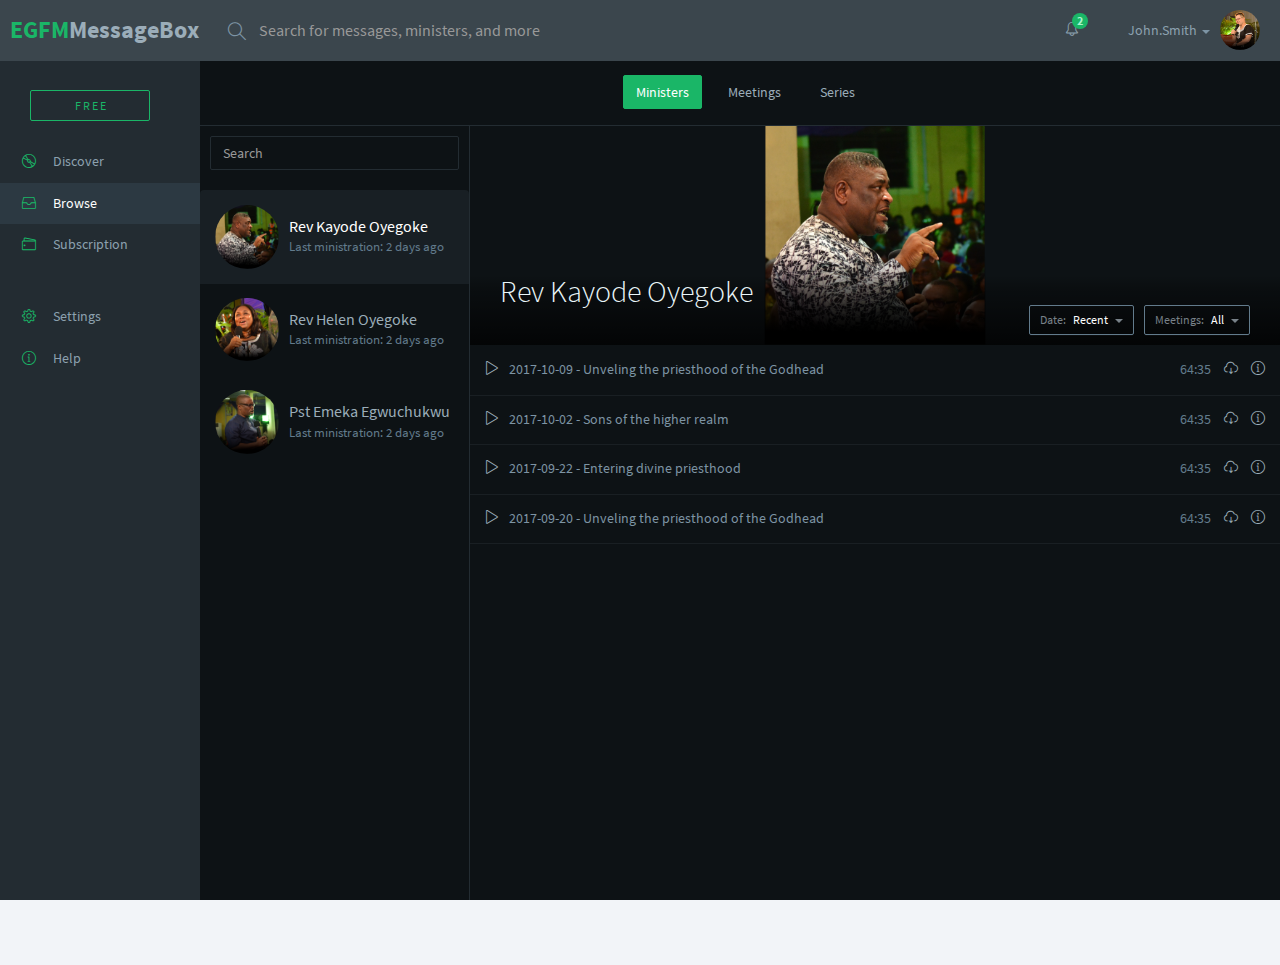
==== commit dc5dcdf0: "Removing of ajax loading" ====
--- a/browse.html
+++ b/browse.html
@@ -32,14 +32,16 @@
         <div class="form-group block">
           <div class="input-group">
             <a class=" input-group-btn" href="index.html">
-            <span class="h3 font-bold text-success">EGFM</span>
-            <span class="h3 font-bold ">MessageBox</span>
+              <span class="h3 font-bold text-success">EGFM</span>
+              <span class="h3 font-bold ">MessageBox</span>
             </a>
             <span class="input-group-btn">
-                      <button type="submit" class="btn btn-lg bg-empty btn-icon rounded m-t-xs m-l" style="
+              <button type="submit" class="btn btn-lg bg-empty btn-icon rounded m-t-xs m-l" style="
                       padding: 0px;
-                  "><i class="icon-magnifier"></i></button>
-                  </span>
+                  ">
+                <i class="icon-magnifier"></i>
+              </button>
+            </span>
             <input type="text" class="form-control input-sm no-border rounded bg-empty text-md text-white p-l-0" placeholder="Search for messages, ministers, and more">
           </div>
         </div>
@@ -48,33 +50,38 @@
         <ul class="nav navbar-nav m-n hidden-xs nav-user user">
           <li class="hidden-xs">
             <a href="#" class="dropdown-toggle " data-toggle="dropdown">
-                    <i class="icon-bell"></i>
-                    <span class="badge badge-sm up bg-success count">2</span>
-                  </a>
+              <i class="icon-bell"></i>
+              <span class="badge badge-sm up bg-success count">2</span>
+            </a>
             <section class="dropdown-menu aside-xl animated fadeInUp">
               <section class="panel bg-white">
                 <div class="panel-heading b-light bg-light">
-                  <strong>You have <span class="count">2</span> notifications</strong>
+                  <strong>You have
+                    <span class="count">2</span> notifications</strong>
                 </div>
                 <div class="list-group list-group-alt">
                   <a href="#" class="media list-group-item">
-                          <span class="pull-left thumb-sm">
-                            <img src="images/a0.png" alt="..." class="img-circle">
-                          </span>
-                          <span class="media-body block m-b-none">
-                            Use awesome animate.css<br>
-                            <small class="text-muted">10 minutes ago</small>
-                          </span>
-                        </a>
+                    <span class="pull-left thumb-sm">
+                      <img src="images/a0.png" alt="..." class="img-circle">
+                    </span>
+                    <span class="media-body block m-b-none">
+                      Use awesome animate.css
+                      <br>
+                      <small class="text-muted">10 minutes ago</small>
+                    </span>
+                  </a>
                   <a href="#" class="media list-group-item">
-                          <span class="media-body block m-b-none">
-                            1.0 initial released<br>
-                            <small class="text-muted">1 hour ago</small>
-                          </span>
-                        </a>
+                    <span class="media-body block m-b-none">
+                      1.0 initial released
+                      <br>
+                      <small class="text-muted">1 hour ago</small>
+                    </span>
+                  </a>
                 </div>
                 <div class="panel-footer text-sm">
-                  <a href="#" class="pull-right"><i class="fa fa-cog"></i></a>
+                  <a href="#" class="pull-right">
+                    <i class="fa fa-cog"></i>
+                  </a>
                   <a href="#notes" data-toggle="class:show animated fadeInRight">See all the notifications</a>
                 </div>
               </section>
@@ -82,11 +89,12 @@
           </li>
           <li class="dropdown">
             <a href="#" class="dropdown-toggle  clear" data-toggle="dropdown">
-                    <span class="thumb-sm avatar pull-right m-t-n-sm m-b-n-sm m-l-sm">
-                      <img src="images/a0.png" alt="...">
-                    </span>
-                    John.Smith <b class="caret"></b>
-                  </a>
+              <span class="thumb-sm avatar pull-right m-t-n-sm m-b-n-sm m-l-sm">
+                <img src="images/a0.png" alt="...">
+              </span>
+              John.Smith
+              <b class="caret"></b>
+            </a>
             <ul class="dropdown-menu animated fadeInRight">
               <li>
                 <span class="arrow top"></span>
@@ -97,9 +105,9 @@
               </li>
               <li>
                 <a href="#">
-                        <span class="badge bg-danger pull-right">3</span>
-                        Notifications
-                      </a>
+                  <span class="badge bg-danger pull-right">3</span>
+                  Notifications
+                </a>
               </li>
               <li>
                 <a href="docs.html">Help</a>
@@ -129,34 +137,34 @@
                     <a href="subscription.html" class="btn btn-s-md btn-success m-t-lg m-l-lg btn-transparent text-success text-xs">F R E E</a>
                     <li class="m-t-md">
                       <a href="dashboard.html">
-                          <i class="icon-disc icon text-success"></i>
-                          <span >Discover</span>
-                        </a>
+                        <i class="icon-disc icon text-success"></i>
+                        <span>Discover</span>
+                      </a>
                     </li>
                     <li class="active">
                       <a href="browse.html">
-                          <i class="icon-drawer icon text-success"></i>
-                          <span class="font-normal">Browse</span>
-                        </a>
+                        <i class="icon-drawer icon text-success"></i>
+                        <span class="font-normal">Browse</span>
+                      </a>
                     </li>
                     <li>
-                      <a href="subscription.html" data-target="#content" data-el="#bjax-el" data-replace="true">
-                          <i class="icon-wallet icon  text-success"></i>
-                          <span ></span>Subscription</span>
-                        </a>
+                      <a href="subscription.html">
+                        <i class="icon-wallet icon  text-success"></i>
+                        <span></span>Subscription</span>
+                      </a>
                     </li>
                     <li class="m-t-lg">
-                      <a href="video.html" data-target="#content" data-el="#bjax-el" data-replace="true">
-                          <i class="icon-settings icon  text-success"></i>
-                          <span ></span>Settings</span>
-                        </a>
+                      <a href="">
+                        <i class="icon-settings icon  text-success"></i>
+                        <span></span>Settings</span>
+                      </a>
                     </li>
                     <li>
-                        <a href="video.html" data-target="#content" data-el="#bjax-el" data-replace="true">
-                          <i class="icon-info icon  text-success"></i>
-                          <span ></span>Help</span>
-                        </a>
-                      </li>
+                      <a href="">
+                        <i class="icon-info icon  text-success"></i>
+                        <span></span>Help</span>
+                      </a>
+                    </li>
                     <li class="m-b hidden-nav-xs"></li>
                   </ul>
                 </nav>
@@ -177,156 +185,196 @@
             <header class="header text-center">
               <p>
                 <a class="btn m-l-sm btn-success">
-                    <span>Ministers</span>
-                  </a>
+                  <span>Ministers</span>
+                </a>
                 <a class="btn m-l-sm" href="./meetings.html">
-                   <span>Meetings</span>
-                  </a>
+                  <span>Meetings</span>
+                </a>
                 <a class="btn m-l-sm">
-                <span >Series</span>
+                  <span>Series</span>
                 </a>
 
               </p>
             </header>
 
-              <section class="hbox stretch bg-black dker m-t border-top">
-                <!-- side content -->
-                <aside class="col-sm-3 fit no-padder left-column" id="sidebar">
-                  <section class="vbox animated fadeInUp">
-                    <section class="scrollable">
-                      <div class="wrapper-sm">
-                        <input class="form-control bg-empty border-muted-light" placeholder="Search">
+            <section class="hbox stretch bg-black dker m-t border-top">
+              <!-- side content -->
+              <aside class="col-sm-3 fit no-padder left-column" id="sidebar">
+                <section class="vbox animated fadeInUp">
+                  <section class="scrollable">
+                    <div class="wrapper-sm">
+                      <input class="form-control bg-empty border-muted-light" placeholder="Search">
+                    </div>
+                    <ul class="list-group list-group-lg no-bg auto m-b-none m-t-sm">
+                      <li class="list-group-item active clear clearfix">
+                        <a href="#" class="pull-left thumb-md m-r-sm avatar">
+                          <img src="images/a2.png" alt="...">
+                        </a>
+                        <a class="clear m-t-sm" href="#">
+                          <span class="block text-ellipsis text-md">Rev Kayode Oyegoke</span>
+                          <small class="text-muted">Last ministration: 2 days ago</small>
+                        </a>
+                      </li>
+                      <li class="list-group-item clear clearfix">
+                        <a href="./browse-rev-helen.html" class="pull-left thumb-md m-r-sm avatar">
+                          <img src="images/a1.png" alt="...">
+                        </a>
+                        <a class="clear m-t-sm" href="./browse-rev-helen.html">
+                          <span class="block text-ellipsis text-md">Rev Helen Oyegoke</span>
+                          <small class="text-muted">Last ministration: 2 days ago</small>
+                        </a>
+                      </li>
+                      <li class="list-group-item  clear clearfix">
+                        <a href="#" class="pull-left thumb-md m-r-sm avatar">
+                          <img src="images/a3.png" alt="...">
+                        </a>
+                        <a class="clear m-t-sm" href="#">
+                          <span class="block text-ellipsis text-md">Pst Emeka Egwuchukwu</span>
+                          <small class="text-muted">Last ministration: 2 days ago</small>
+                        </a>
+                      </li>
+                    </ul>
+                  </section>
+                </section>
+              </aside>
+              <!-- / side content -->
+              <section class="col-sm-9 no-padder">
+                <section class="vbox animated fadeInUp">
+                  <section class="scrollable">
+                    <div class="m-t-n-xxs item pos-rlt text-center">
+                      <div class="bottom gd bg-info padder-lg">
+                        <div class="m-b-lg">
+                          <!-- <a class="pull-right btn btn-xs m-t-sm btn-muted btn-transparent"><i class="fa fa-info-circle m-r-xs text-muted"></i><span class="text-sm text-muted override">Info</span></a> -->
+                          <span class="pull-left h2 font-thin">Rev Kayode Oyegoke</span>
+                        </div>
+                        <div class="btn-group m-b-sm pull-right">
+                          <button class="btn btn-sm btn-muted btn-transparent dropdown-toggle" data-toggle="dropdown">
+                            <span>Meetings:</span>
+                            <span class="text-white m-l-xs  m-r-xs">All</span>
+                            <span class="caret text-muted"></span>
+                          </button>
+                          <ul class="dropdown-menu">
+                            <li>
+                              <a href="#">TPM</a>
+                            </li>
+                            <li>
+                              <a href="#">CPM</a>
+                            </li>
+                            <li>
+                              <a href="#">SOS</a>
+                            </li>
+                          </ul>
+                        </div>
+                        <div class="btn-group m-b-sm pull-right m-r-sm">
+                          <button class="btn btn-sm btn-muted btn-transparent dropdown-toggle" data-toggle="dropdown">
+                            <span>Date:</span>
+                            <span class="text-white m-l-xs  m-r-xs">Recent</span>
+                            <span class="caret text-muted"></span>
+                          </button>
+                          <ul class="dropdown-menu">
+                            <li>
+                              <a href="#">Today</a>
+                            </li>
+                            <li>
+                              <a href="#">Yesterday</a>
+                            </li>
+                            <li>
+                              <a href="#">This Week</a>
+                            </li>
+                            <li>
+                              <a href="#">This Month</a>
+                            </li>
+                            <li class="divider"></li>
+                            <li>
+                              <a href="#">Custom</a>
+                            </li>
+                          </ul>
+                        </div>
                       </div>
-                      <ul class="list-group list-group-lg no-bg auto m-b-none m-t-sm">
-                        <li class="list-group-item active clear clearfix">
-                          <a href="#" class="pull-left thumb-md m-r-sm avatar">
-                                <img src="images/a2.png" alt="...">
-                              </a>
-                          <a class="clear m-t-sm" href="#">
-                                <span class="block text-ellipsis text-md">Rev Kayode Oyegoke</span>
-                                <small class="text-muted">Last ministration: 2 days ago</small>
-                              </a>
-                        </li>
-                        <li class="list-group-item clear clearfix">
-                          <a href="./browse-rev-helen.html" class="pull-left thumb-md m-r-sm avatar">
-                                  <img src="images/a1.png" alt="...">
-                                </a>
-                          <a class="clear m-t-sm" href="./browse-rev-helen.html">
-                                  <span class="block text-ellipsis text-md">Rev Helen Oyegoke</span>
-                                  <small class="text-muted">Last ministration: 2 days ago</small>
-                                </a>
-                        </li>
-                        <li class="list-group-item  clear clearfix">
-                          <a href="#" class="pull-left thumb-md m-r-sm avatar">
-                                  <img src="images/a3.png" alt="...">
-                                </a>
-                          <a class="clear m-t-sm" href="#">
-                                  <span class="block text-ellipsis text-md">Pst Emeka Egwuchukwu</span>
-                                  <small class="text-muted">Last ministration: 2 days ago</small>
-                                </a>
-                        </li>
-                      </ul>
-                    </section>
-                  </section>
-                </aside>
-                <!-- / side content -->
-                <section class="col-sm-9 no-padder">
-                  <section class="vbox animated fadeInUp">
-                    <section class="scrollable">
-                      <div class="m-t-n-xxs item pos-rlt text-center">
-                        <div class="bottom gd bg-info padder-lg">
-                          <div class="m-b-lg">
-                            <!-- <a class="pull-right btn btn-xs m-t-sm btn-muted btn-transparent"><i class="fa fa-info-circle m-r-xs text-muted"></i><span class="text-sm text-muted override">Info</span></a> -->
-                            <span class="pull-left h2 font-thin">Rev Kayode Oyegoke</span>
-                          </div>
-                          <div class="btn-group m-b-sm pull-right">
-                            <button class="btn btn-sm btn-muted btn-transparent dropdown-toggle" data-toggle="dropdown"><span>Meetings:</span><span class="text-white m-l-xs  m-r-xs">All</span> <span class="caret text-muted"></span></button>
-                            <ul class="dropdown-menu">
-                              <li><a href="#">TPM</a></li>
-                              <li><a href="#">CPM</a></li>
-                              <li><a href="#">SOS</a></li>
-                            </ul>
-                          </div>
-                          <div class="btn-group m-b-sm pull-right m-r-sm">
-                              <button class="btn btn-sm btn-muted btn-transparent dropdown-toggle" data-toggle="dropdown"><span>Date:</span><span class="text-white m-l-xs  m-r-xs">Recent</span> <span class="caret text-muted"></span></button>
-                              <ul class="dropdown-menu">
-                                <li><a href="#">Today</a></li>
-                                <li><a href="#">Yesterday</a></li>
-                                <li><a href="#">This Week</a></li>
-                                <li><a href="#">This Month</a></li>                                
-                                <li class="divider"></li>
-                                <li><a href="#">Custom</a></li>
-                              </ul>
-                            </div>
-                        </div>
-                        <img class="" src="images/a2.png" alt="...">
-                      </div>
-                      <ul class="list-group list-group-lg no-radius no-border no-bg m-b-none auto">
-                        <li class="list-group-item">
-                          <div class="pull-right m-l">
-                            <span class="text-muted m-r-sm">64:35</span>
-                            <a href="#" class="m-r-sm"><i class="icon-cloud-download"></i></a>
-                            <a href="#"><i class="icon-info"></i></a>
-                          </div>
-                          <a href="#" class="jp-play-me m-r-sm pull-left">
-                                <i class="icon-control-play text"></i>
-                                <i class="icon-control-pause text-active"></i>
-                              </a>
-                          <div class="clear text-ellipsis">
-                            <span>2017-10-09 - Unveling the priesthood of the Godhead</span>
-                          </div>
-                        </li>
-                        <li class="list-group-item">
-                          <div class="pull-right m-l">
-                            <span class="text-muted m-r-sm">64:35</span>
-                            <a href="#" class="m-r-sm"><i class="icon-cloud-download"></i></a>
-                            <a href="#"><i class="icon-info"></i></a>
-                          </div>
-                          <a href="#" class="jp-play-me m-r-sm pull-left">
-                                  <i class="icon-control-play text"></i>
-                                  <i class="icon-control-pause text-active"></i>
-                                </a>
-                          <div class="clear text-ellipsis">
-                            <span>2017-10-02 - Sons of the higher realm</span>
-                          </div>
-                        </li>
-                        <li class="list-group-item">
-                          <div class="pull-right m-l">
-                            <span class="text-muted m-r-sm">64:35</span>
-                            <a href="#" class="m-r-sm"><i class="icon-cloud-download"></i></a>
-                            <a href="#"><i class="icon-info"></i></a>
-                          </div>
-                          <a href="#" class="jp-play-me m-r-sm pull-left">
-                                    <i class="icon-control-play text"></i>
-                                    <i class="icon-control-pause text-active"></i>
-                                  </a>
-                          <div class="clear text-ellipsis">
-                            <span>2017-09-22 - Entering divine priesthood</span>
-                          </div>
-                        </li>
-                        <li class="list-group-item">
-                          <div class="pull-right m-l">
-                            <span class="text-muted m-r-sm">64:35</span>
-                            <a href="#" class="m-r-sm"><i class="icon-cloud-download"></i></a>
-                            <a href="#"><i class="icon-info"></i></a>
-                          </div>
-                          <a href="#" class="jp-play-me m-r-sm pull-left">
-                                      <i class="icon-control-play text"></i>
-                                      <i class="icon-control-pause text-active"></i>
-                                    </a>
-                          <div class="clear text-ellipsis">
-                            <span>2017-09-20 - Unveling the priesthood of the Godhead</span>
-                          </div>
-                        </li>
-
-
-
-
-                      </ul>
-                    </section>
+                      <img class="" src="images/a2.png" alt="...">
+                    </div>
+                    <ul class="list-group list-group-lg no-radius no-border no-bg m-b-none auto">
+                      <li class="list-group-item">
+                        <div class="pull-right m-l">
+                          <span class="text-muted m-r-sm">64:35</span>
+                          <a href="#" class="m-r-sm">
+                            <i class="icon-cloud-download"></i>
+                          </a>
+                          <a href="#">
+                            <i class="icon-info"></i>
+                          </a>
+                        </div>
+                        <a href="#" class="jp-play-me m-r-sm pull-left">
+                          <i class="icon-control-play text"></i>
+                          <i class="icon-control-pause text-active"></i>
+                        </a>
+                        <div class="clear text-ellipsis">
+                          <span>2017-10-09 - Unveling the priesthood of the Godhead</span>
+                        </div>
+                      </li>
+                      <li class="list-group-item">
+                        <div class="pull-right m-l">
+                          <span class="text-muted m-r-sm">64:35</span>
+                          <a href="#" class="m-r-sm">
+                            <i class="icon-cloud-download"></i>
+                          </a>
+                          <a href="#">
+                            <i class="icon-info"></i>
+                          </a>
+                        </div>
+                        <a href="#" class="jp-play-me m-r-sm pull-left">
+                          <i class="icon-control-play text"></i>
+                          <i class="icon-control-pause text-active"></i>
+                        </a>
+                        <div class="clear text-ellipsis">
+                          <span>2017-10-02 - Sons of the higher realm</span>
+                        </div>
+                      </li>
+                      <li class="list-group-item">
+                        <div class="pull-right m-l">
+                          <span class="text-muted m-r-sm">64:35</span>
+                          <a href="#" class="m-r-sm">
+                            <i class="icon-cloud-download"></i>
+                          </a>
+                          <a href="#">
+                            <i class="icon-info"></i>
+                          </a>
+                        </div>
+                        <a href="#" class="jp-play-me m-r-sm pull-left">
+                          <i class="icon-control-play text"></i>
+                          <i class="icon-control-pause text-active"></i>
+                        </a>
+                        <div class="clear text-ellipsis">
+                          <span>2017-09-22 - Entering divine priesthood</span>
+                        </div>
+                      </li>
+                      <li class="list-group-item">
+                        <div class="pull-right m-l">
+                          <span class="text-muted m-r-sm">64:35</span>
+                          <a href="#" class="m-r-sm">
+                            <i class="icon-cloud-download"></i>
+                          </a>
+                          <a href="#">
+                            <i class="icon-info"></i>
+                          </a>
+                        </div>
+                        <a href="#" class="jp-play-me m-r-sm pull-left">
+                          <i class="icon-control-play text"></i>
+                          <i class="icon-control-pause text-active"></i>
+                        </a>
+                        <div class="clear text-ellipsis">
+                          <span>2017-09-20 - Unveling the priesthood of the Godhead</span>
+                        </div>
+                      </li>
+
+
+
+
+                    </ul>
                   </section>
                 </section>
               </section>
+            </section>
           </section>
           <a href="#" class="hide nav-off-screen-block" data-toggle="class:nav-off-screen,open" data-target="#nav,html"></a>
         </section>
